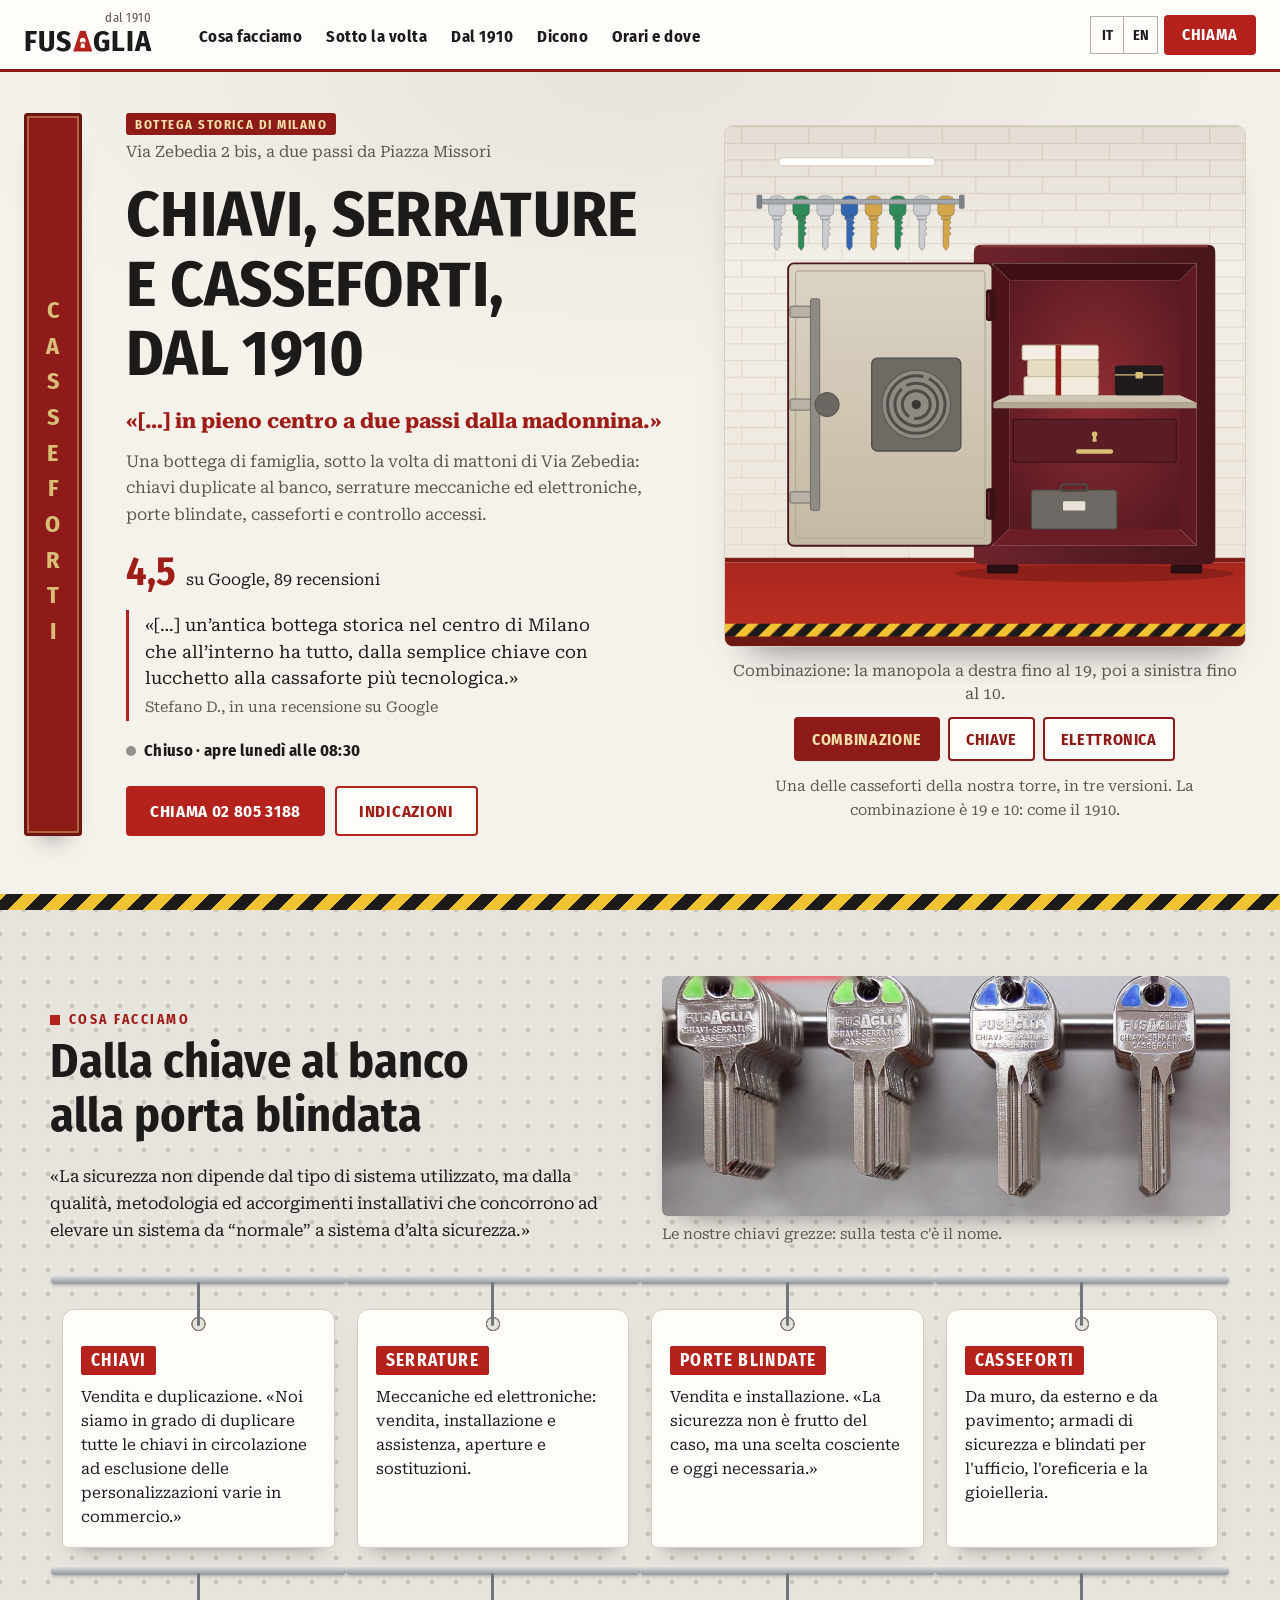
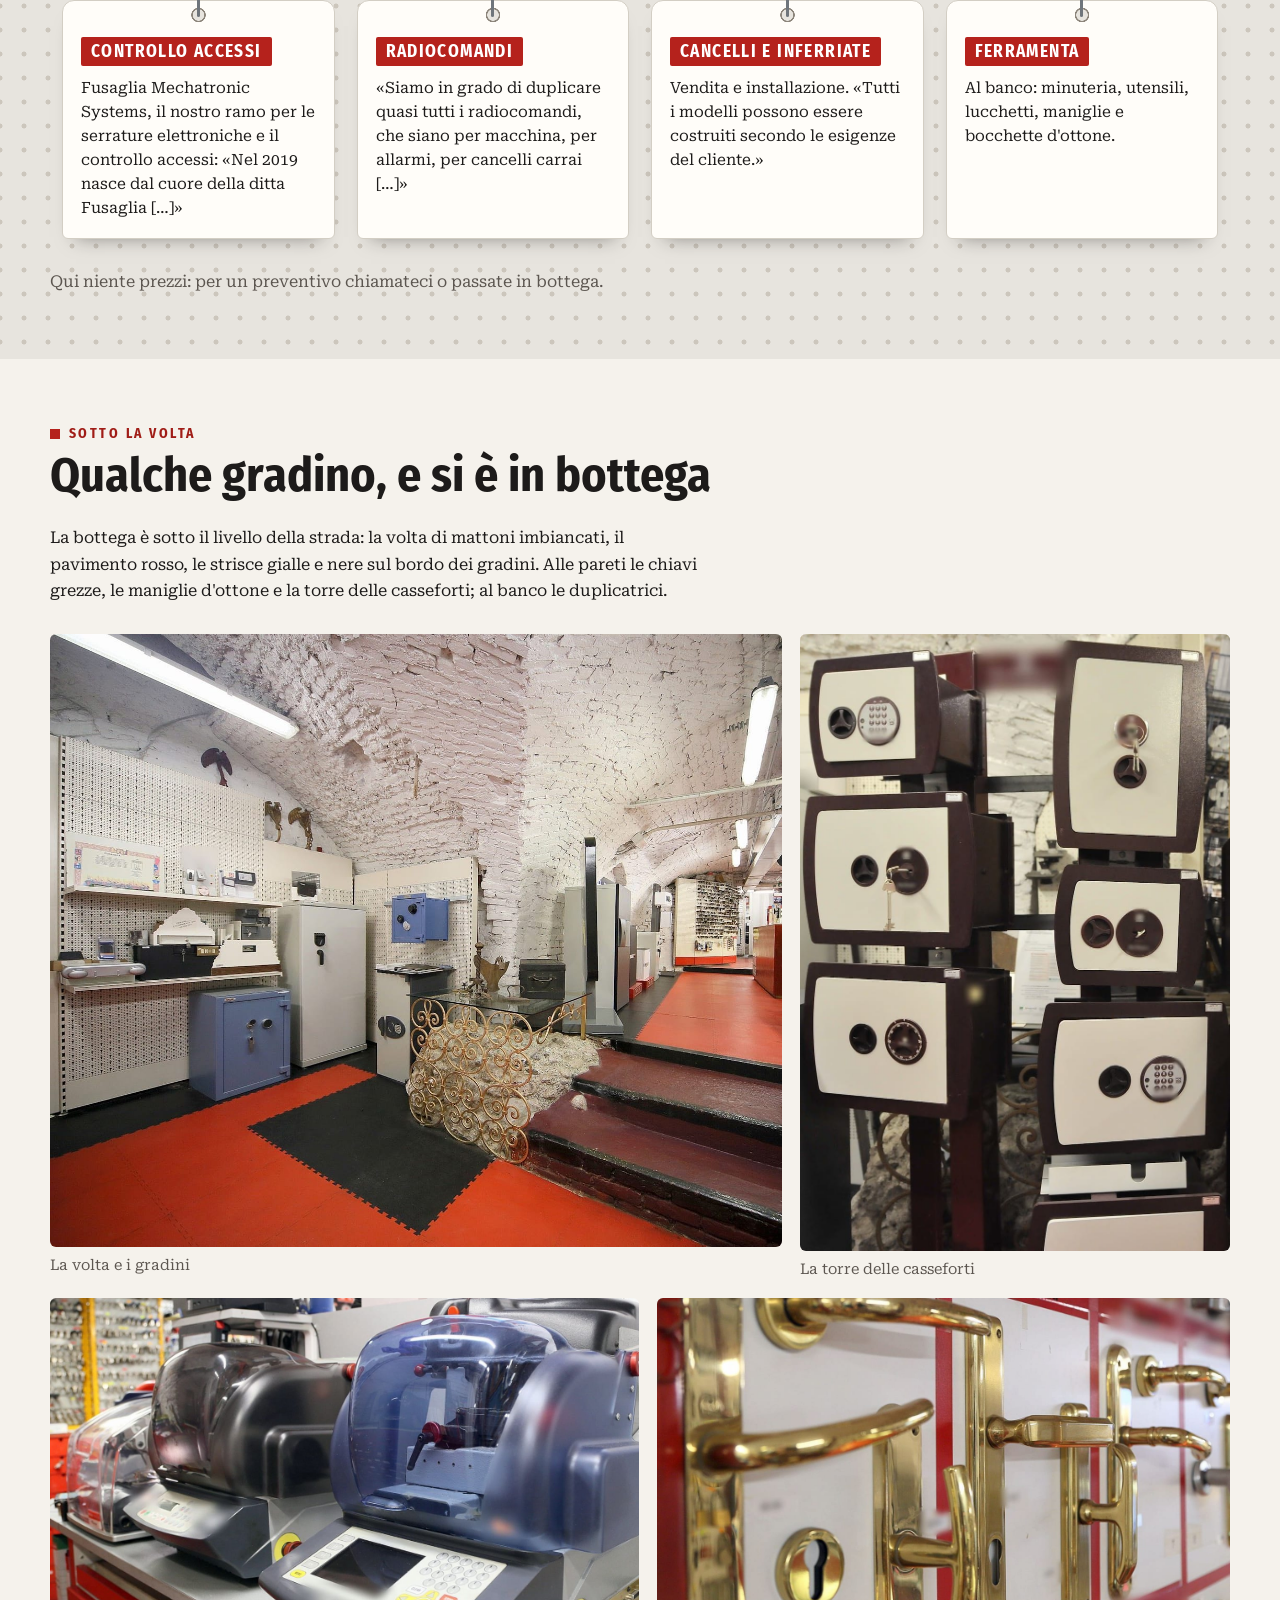
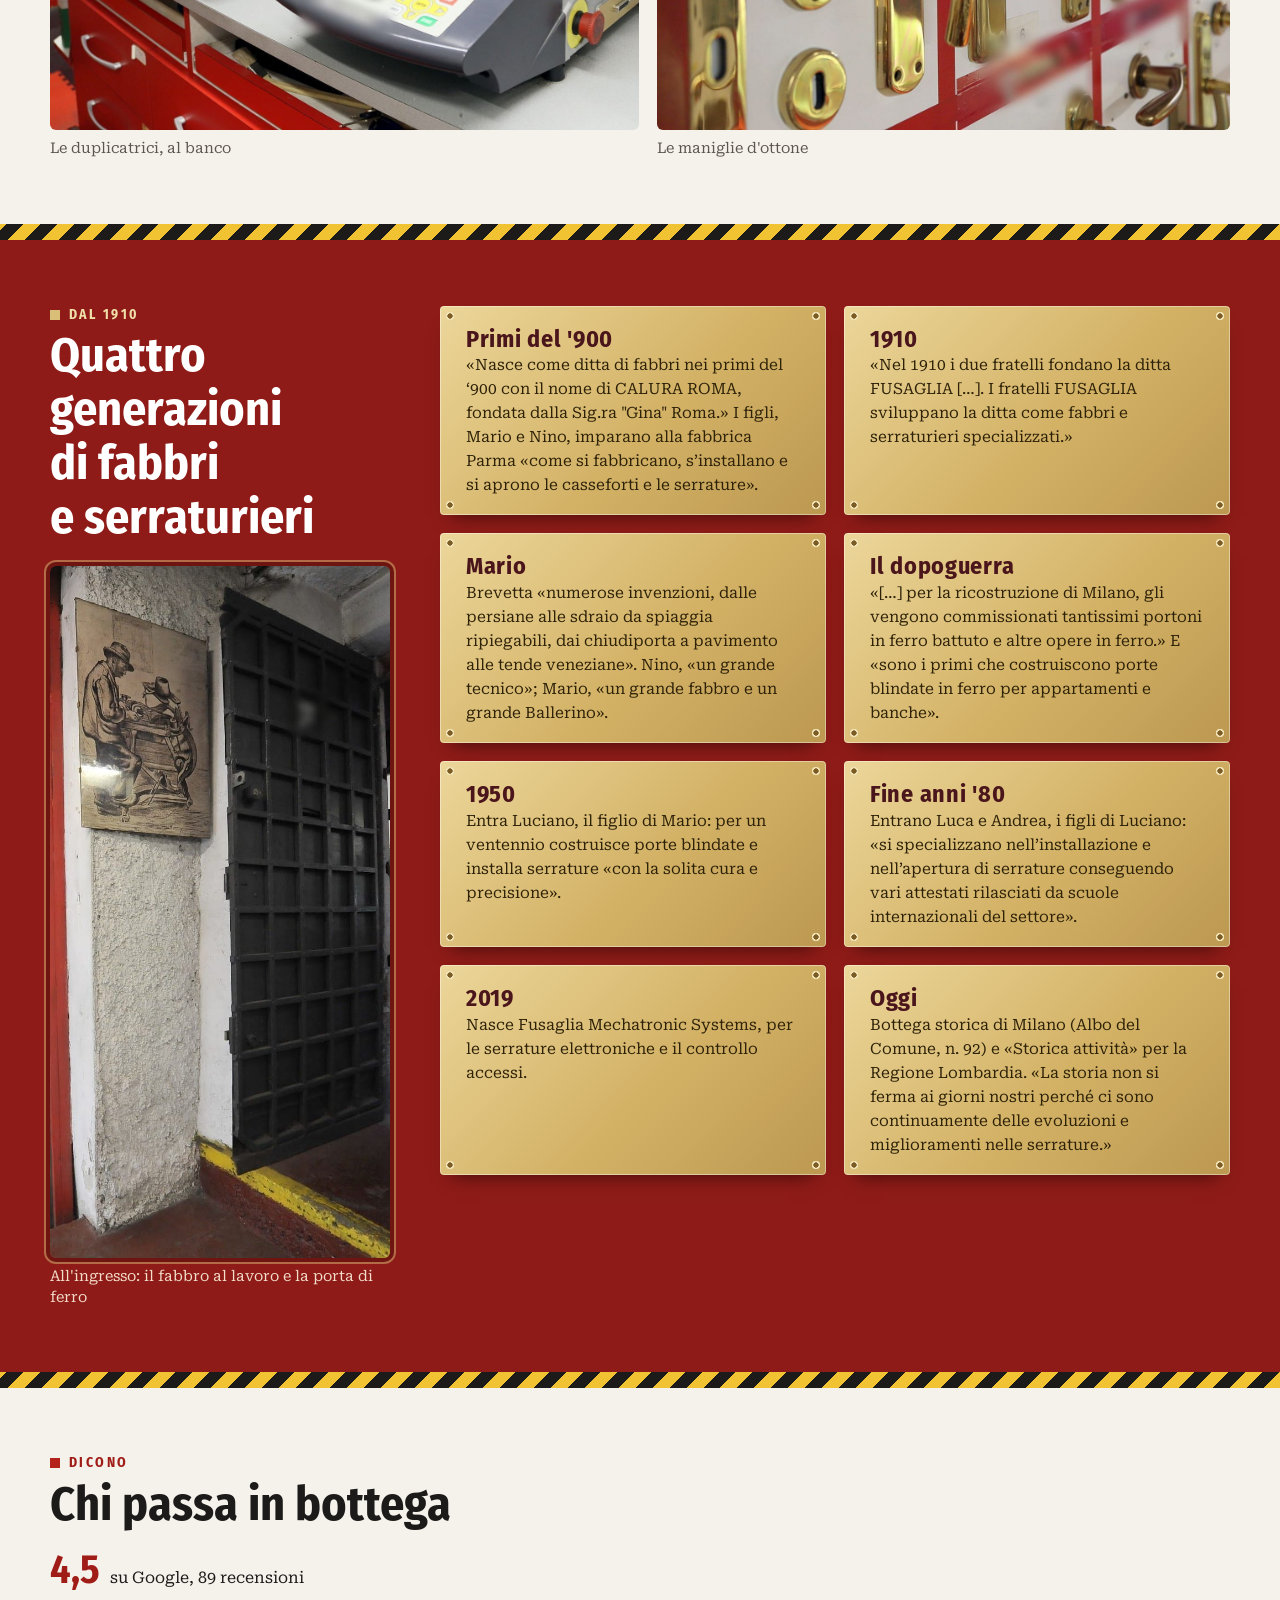
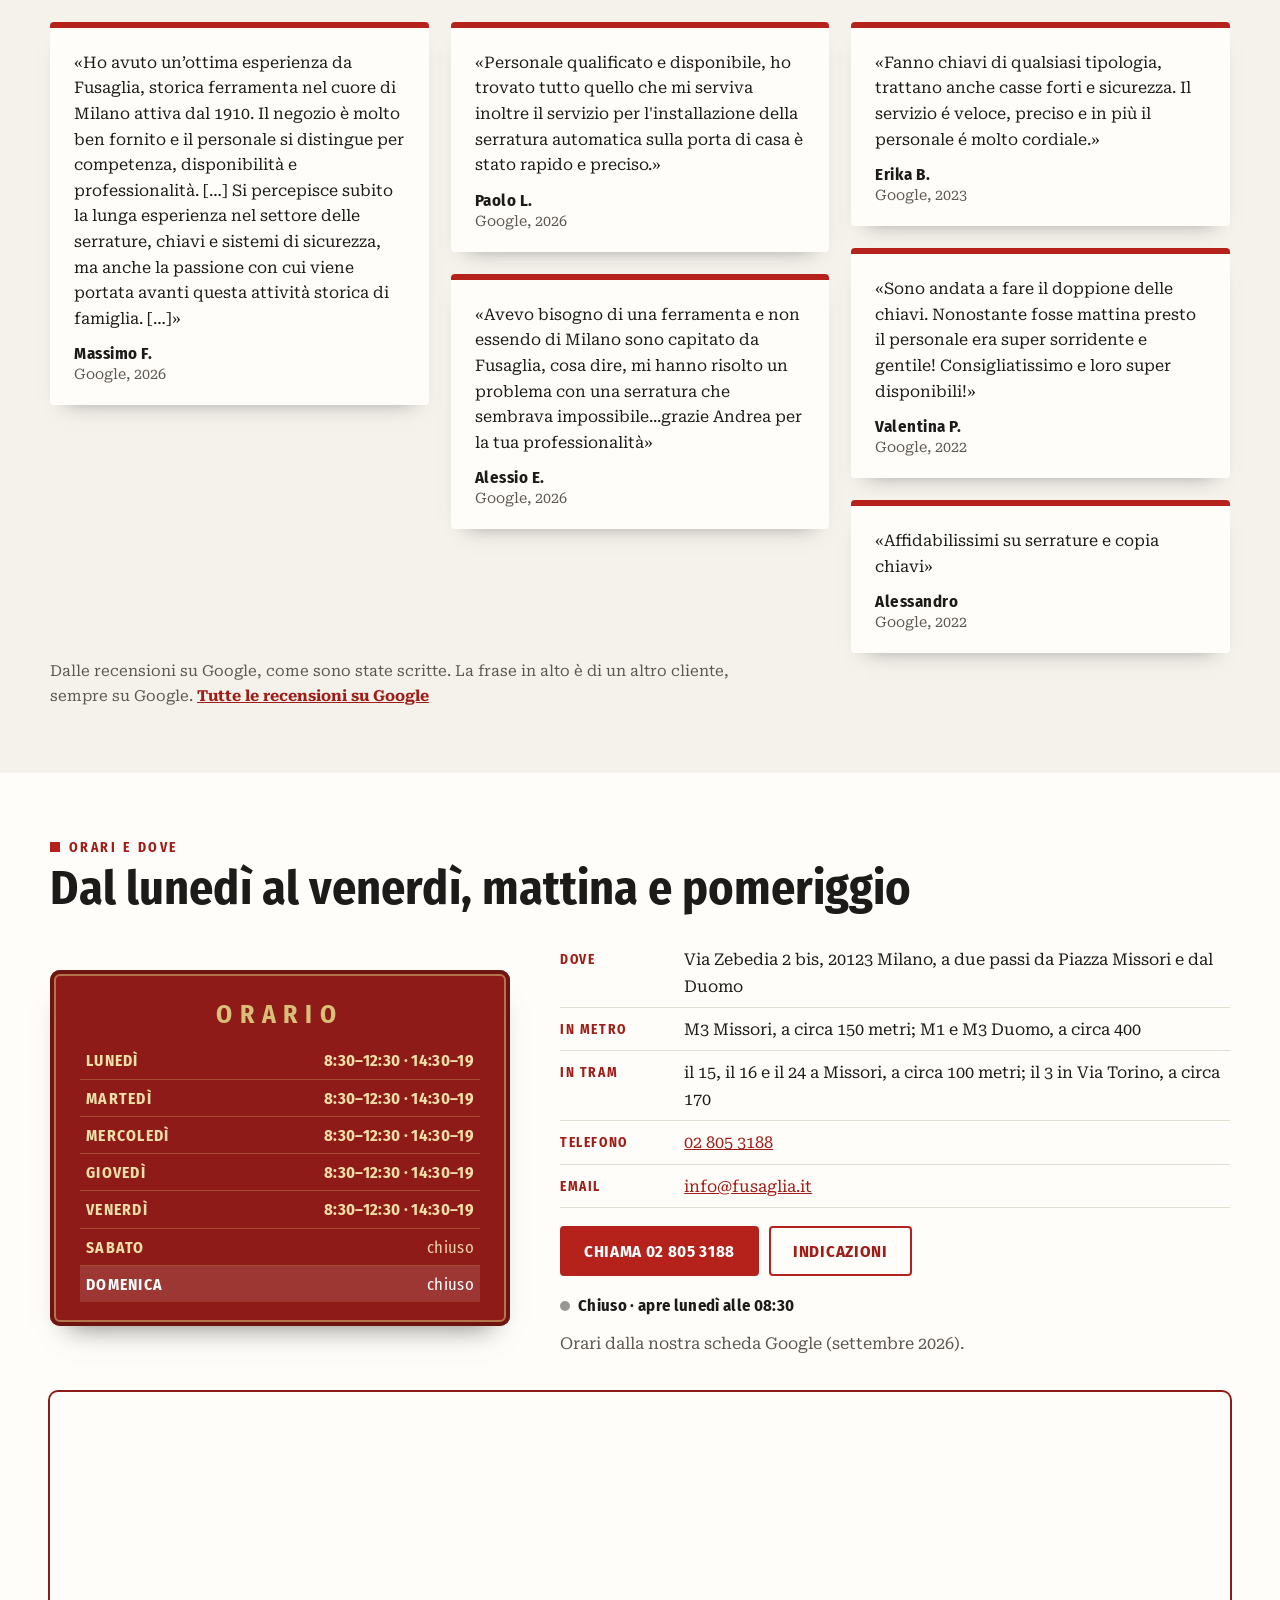
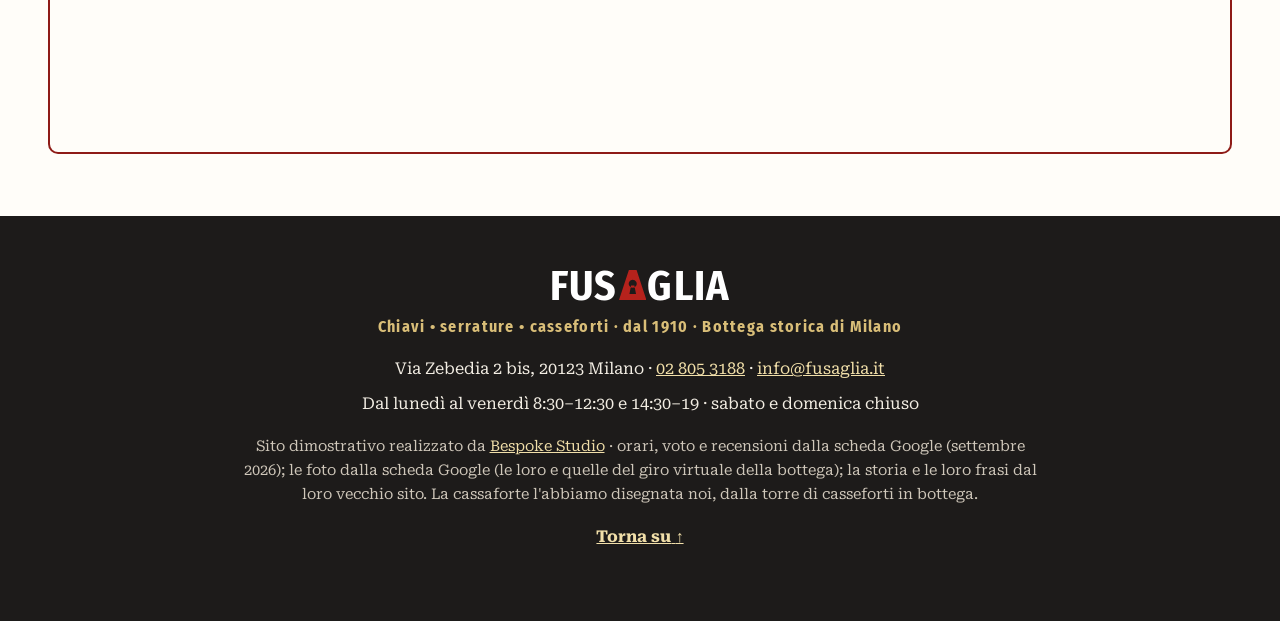
==== index.html @ 923ca304 "Fusaglia, Via Zebedia 2 bis — la cassaforte «Chiavi, serrature e casseforti, dal 1910»: la bottega s" ====
<!DOCTYPE html>
<html lang="it" class="no-js">
<head>
<meta charset="utf-8">
<meta name="viewport" content="width=device-width, initial-scale=1">
<script>(function(){var r=document.documentElement;r.classList.remove('no-js');
/* la firma: finché main.js non parte c'è la cassaforte chiusa; se il codice non arriva, dopo 2,5 s la cassaforte aperta */
try{if(!matchMedia('(prefers-reduced-motion: reduce)').matches){r.classList.add('firma-attesa');window.__attesaCassaforte=setTimeout(function(){r.classList.remove('firma-attesa')},2500)}}catch(e){}})()</script>
<title>Fusaglia — Chiavi, serrature e casseforti dal 1910, Via Zebedia 2 bis, Milano (Missori)</title>
<meta name="description" content="Fusaglia, bottega storica di Milano dal 1910 in Via Zebedia 2 bis, a due passi da Piazza Missori: duplicazione chiavi, serrature meccaniche ed elettroniche, porte blindate, casseforti, controllo accessi, ferramenta. Google 4,5 su 89. Tel. 02 805 3188.">
<link rel="canonical" href="https://rotenzark.github.io/fusaglia/">
<meta property="og:type" content="website">
<meta property="og:title" content="Fusaglia — Chiavi, serrature e casseforti, dal 1910">
<meta property="og:description" content="La bottega storica sotto la volta di Via Zebedia, a due passi dal Duomo: chiavi, serrature, porte blindate, casseforti.">
<meta property="og:image" content="https://rotenzark.github.io/fusaglia/img/og.jpg">
<meta property="og:url" content="https://rotenzark.github.io/fusaglia/">
<meta property="og:locale" content="it_IT">
<meta name="twitter:card" content="summary_large_image">
<meta name="theme-color" content="#8E1B17">
<link rel="icon" href="img/favicon.svg" type="image/svg+xml">
<link rel="icon" href="img/favicon-32.png" sizes="32x32" type="image/png">
<link rel="apple-touch-icon" href="img/apple-touch-icon.png">
<link rel="preconnect" href="https://fonts.googleapis.com">
<link rel="preconnect" href="https://fonts.gstatic.com" crossorigin>
<link href="https://fonts.googleapis.com/css2?family=Fira+Sans+Condensed:wght@400;700&amp;family=Roboto+Serif:wght@400;700&amp;display=swap" rel="stylesheet">
<link rel="stylesheet" href="css/styles.css?v=1">
<script src="https://cdn.jsdelivr.net/npm/gsap@3.12.5/dist/gsap.min.js" defer></script>
<script src="https://cdn.jsdelivr.net/npm/gsap@3.12.5/dist/ScrollTrigger.min.js" defer></script>
<script src="js/main.js?v=1" defer></script>
<script type="application/ld+json">
{"@context":"https://schema.org","@type":"Locksmith","name":"Fusaglia","alternateName":"Fusaglia Chiavi Serrature e Casseforti","description":"Bottega storica di Milano dal 1910: duplicazione chiavi e radiocomandi, serrature meccaniche ed elettroniche, porte blindate, casseforti, controllo accessi, cancelli e inferriate, ferramenta.","foundingDate":"1910","url":"https://rotenzark.github.io/fusaglia/","image":"https://rotenzark.github.io/fusaglia/img/og.jpg","telephone":"+39 02 805 3188","email":"info@fusaglia.it","address":{"@type":"PostalAddress","streetAddress":"Via Zebedia 2 bis","postalCode":"20123","addressLocality":"Milano","addressRegion":"MI","addressCountry":"IT"},"geo":{"@type":"GeoCoordinates","latitude":45.4608,"longitude":9.18748},"openingHoursSpecification":[{"@type":"OpeningHoursSpecification","dayOfWeek":["Monday","Tuesday","Wednesday","Thursday","Friday"],"opens":"08:30","closes":"12:30"},{"@type":"OpeningHoursSpecification","dayOfWeek":["Monday","Tuesday","Wednesday","Thursday","Friday"],"opens":"14:30","closes":"19:00"}],"aggregateRating":{"@type":"AggregateRating","ratingValue":"4.5","reviewCount":"89","bestRating":"5"}}
</script>
</head>
<body>

<a class="salta" href="#contenuto" data-i18n="m.salta">Vai al contenuto</a>

<header class="testata" id="testata">
  <div class="testata__dentro">
    <a class="marchio" href="#inizio" aria-label="Fusaglia: torna all'inizio" data-i18n-aria="m.top">
      <span class="marchio__testo" aria-hidden="true"><span class="marchio__sopra">dal 1910</span><span class="marchio__nome">FUS<svg class="marchio__a" viewBox="0 0 20 22" focusable="false"><path fill-rule="evenodd" d="M7.2 0H12.8L20 22H0ZM10 7.2a2.9 2.9 0 1 0 0.01 0ZM8.8 11.4L7.6 17.6H12.4L11.2 11.4Z"/></svg>GLIA</span></span>
    </a>
    <nav id="mainNav" class="voci" aria-label="Le sezioni" data-i18n-aria="m.nav">
      <a href="#servizi" data-i18n="n.servizi">Cosa facciamo</a>
      <a href="#bottega" data-i18n="n.bottega">Sotto la volta</a>
      <a href="#storia" data-i18n="n.storia">Dal 1910</a>
      <a href="#dicono" data-i18n="n.dicono">Dicono</a>
      <a href="#orari" data-i18n="n.orari">Orari e dove</a>
    </nav>
    <div class="testata__azioni">
      <div class="lingue" role="group" aria-label="Lingua" data-i18n-aria="m.lingua">
        <button type="button" data-lang="it" aria-pressed="true">IT</button>
        <button type="button" data-lang="en" aria-pressed="false">EN</button>
      </div>
      <a class="chiama" href="tel:+39028053188"><span data-i18n="t.chiama">Chiama</span></a>
      <button id="burger" class="burger" type="button" aria-expanded="false" aria-controls="menuMobile" aria-label="Apri il menu" data-i18n-aria="m.menu"><span></span><span></span><span></span></button>
    </div>
  </div>
</header>

<nav id="menuMobile" class="menu-mobile" hidden aria-label="Le sezioni" data-i18n-aria="m.nav">
  <a href="#servizi" data-i18n="n.servizi">Cosa facciamo</a>
  <a href="#bottega" data-i18n="n.bottega">Sotto la volta</a>
  <a href="#storia" data-i18n="n.storia">Dal 1910</a>
  <a href="#dicono" data-i18n="n.dicono">Dicono</a>
  <a href="#orari" data-i18n="n.orari">Orari e dove</a>
  <a class="menu-mobile__tel" href="tel:+39028053188"><span data-i18n="t.chiama">Chiama</span> <span class="intero">02 805 3188</span></a>
</nav>

<main id="contenuto">

  <!-- ══════ L'APERTURA: la lastra smaltata della facciata, il testo, la cassaforte ══════ -->
  <section id="inizio" class="apertura" aria-labelledby="titolo">
    <p class="lastra" aria-hidden="true">CASSEFORTI</p>
    <div class="apertura__testo">
      <p class="apertura__sopra"><span class="bollo" data-i18n="h.bottega">Bottega storica di Milano</span> <span data-i18n="h.sopra">Via Zebedia 2 bis, a due passi da Piazza Missori</span></p>
      <h1 id="titolo" class="titolo" data-i18n="h.titolo">Chiavi, serrature e casseforti, dal 1910</h1>
      <p class="apertura__seconda" data-i18n="h.seconda">«[…] in pieno centro a due passi dalla madonnina.»</p>
      <p class="apertura__frase" data-i18n="h.testo">Una bottega di famiglia, sotto la volta di mattoni di Via Zebedia: chiavi duplicate al banco, serrature meccaniche ed elettroniche, porte blindate, casseforti e controllo accessi.</p>
      <p class="voto"><b class="voto__n">4,5</b> <span class="voto__su" data-i18n="h.voto">su Google, 89 recensioni</span></p>
      <blockquote class="citazione">
        <p>«[…] un’antica bottega storica nel centro di Milano che all’interno ha tutto, dalla semplice chiave con lucchetto alla cassaforte più tecnologica.»</p>
        <footer data-i18n="h.chi">Stefano D., in una recensione su Google</footer>
      </blockquote>
      <p class="stato" id="orarioStato">Dal lunedì al venerdì, 8:30–12:30 e 14:30–19</p>
      <div class="apertura__azioni">
        <a class="bottone bottone--pieno" href="tel:+39028053188"><span data-i18n="t.chiama">Chiama</span>&nbsp;<span class="intero">02 805 3188</span></a>
        <a class="bottone bottone--vuoto" href="https://www.google.com/maps/dir/?api=1&amp;destination=Fusaglia%2C+Via+Zebedia+2%2C+20123+Milano" target="_blank" rel="noopener" data-i18n="t.indicazioni">Indicazioni</a>
      </div>
    </div>
    <div class="apertura__firma">
      <figure class="cassaforte-fig" id="cassaforte-firma" data-modo="0" data-firma="fatta">
        <!--CASSAFORTE--><svg class="cassaforte__svg" id="cassaforteSvg" viewBox="0 0 560 560" role="img" aria-labelledby="cassaforteTitolo cassaforteDesc">
        <title id="cassaforteTitolo" data-i18n="p.titolo">La cassaforte</title>
        <desc id="cassaforteDesc" data-i18n="p.desc">Una cassaforte bordeaux e crema, come quelle della torre in bottega, contro la volta di mattoni imbiancati. Si apre in tre modi: con la combinazione (la manopola gira a destra fino al 19 e a sinistra fino al 10), con la chiave a doppia mappa (due mandate) o col codice sul tastierino (1910, poi la spia verde). Il pomolo gira e lo sportello si spalanca: dentro il ripiano, le carte, un cofanetto e il cassetto; sul retro dello sportello i catenacci e il meccanismo.</desc>
        <defs>
          <linearGradient id="fus-muro" x1="0" y1="0" x2="0" y2="1"><stop offset="0" stop-color="#F7F4EF"/><stop offset="1" stop-color="#ECE6DC"/></linearGradient><pattern id="fus-mattoni" width="72" height="36" patternUnits="userSpaceOnUse"><path d="M0 .6H72M0 18.6H72M18 .6V18.6M54 18.6V36.6" fill="none" stroke="#E2DACC" stroke-width="1.3"/></pattern><linearGradient id="fus-volta" x1="0" y1="0" x2="0" y2="1"><stop offset="0" stop-color="#7A6650" stop-opacity=".16"/><stop offset="1" stop-color="#7A6650" stop-opacity="0"/></linearGradient><linearGradient id="fus-pavimento" x1="0" y1="0" x2="0" y2="1"><stop offset="0" stop-color="#A9271E"/><stop offset="1" stop-color="#BE3024"/></linearGradient><pattern id="fus-strisce" width="18" height="18" patternUnits="userSpaceOnUse" patternTransform="rotate(45)"><rect width="9" height="18" fill="#F1C232"/><rect x="9" width="9" height="18" fill="#1D1B1A"/></pattern><linearGradient id="fus-corpo" x1="0" y1="0" x2="1" y2="0"><stop offset="0" stop-color="#6E242B"/><stop offset=".45" stop-color="#5A1D24"/><stop offset="1" stop-color="#47151A"/></linearGradient><linearGradient id="fus-crema" x1="0" y1="0" x2="0" y2="1"><stop offset="0" stop-color="#F4EDDF"/><stop offset="1" stop-color="#E4D9C3"/></linearGradient><radialGradient id="fus-velluto" cx=".5" cy=".45" r=".7"><stop offset="0" stop-color="#8E2C33"/><stop offset="1" stop-color="#561920"/></radialGradient><linearGradient id="fus-retro" x1="0" y1="0" x2="0" y2="1"><stop offset="0" stop-color="#DCD4C4"/><stop offset="1" stop-color="#C3B9A5"/></linearGradient><linearGradient id="fus-taglio" x1="0" y1="0" x2="1" y2="0"><stop offset="0" stop-color="#C7BDAE"/><stop offset="1" stop-color="#8F857A"/></linearGradient><g id="fus-grezzo"><path fill-rule="evenodd" d="M-9 -4Q-9 -11 0 -11Q9 -11 9 -4V6Q9 10 5 11H-5Q-9 10 -9 6ZM-2.6 -5a2.6 2.6 0 1 0 5.2 0a2.6 2.6 0 1 0 -5.2 0Z"/><rect x="-5" y="11" width="10" height="4" rx="1"/><path d="M-3 15H3L5.6 18L3 21L5.6 24L3 27L5.6 30L3 33V44L0 48L-3 44Z"/></g><linearGradient id="fus-ottone" x1="0" y1="0" x2="1" y2="1"><stop offset="0" stop-color="#EBD497"/><stop offset="1" stop-color="#B48F45"/></linearGradient>
        </defs>
        <rect width="560" height="470" fill="url(#fus-muro)"/><rect width="560" height="470" fill="url(#fus-mattoni)"/><rect width="560" height="150" fill="url(#fus-volta)"/><rect class="cf-neon" x="58" y="34" width="168" height="9" rx="4.5"/><use href="#fus-grezzo" x="56" y="86" fill="#C9CCD0" stroke="#4B4844" stroke-opacity=".45" stroke-width=".8"/><use href="#fus-grezzo" x="82" y="86" fill="#2E8B57" stroke="#4B4844" stroke-opacity=".45" stroke-width=".8"/><use href="#fus-grezzo" x="108" y="86" fill="#C9CCD0" stroke="#4B4844" stroke-opacity=".45" stroke-width=".8"/><use href="#fus-grezzo" x="134" y="86" fill="#3466B0" stroke="#4B4844" stroke-opacity=".45" stroke-width=".8"/><use href="#fus-grezzo" x="160" y="86" fill="#D4A64A" stroke="#4B4844" stroke-opacity=".45" stroke-width=".8"/><use href="#fus-grezzo" x="186" y="86" fill="#2E8B57" stroke="#4B4844" stroke-opacity=".45" stroke-width=".8"/><use href="#fus-grezzo" x="212" y="86" fill="#C9CCD0" stroke="#4B4844" stroke-opacity=".45" stroke-width=".8"/><use href="#fus-grezzo" x="238" y="86" fill="#D4A64A" stroke="#4B4844" stroke-opacity=".45" stroke-width=".8"/><rect x="36" y="79" width="220" height="5" rx="2.5" class="cf-barra"/><rect x="34" y="74" width="6" height="15" rx="1.5" fill="#7C8186"/><rect x="252" y="74" width="6" height="15" rx="1.5" fill="#7C8186"/><rect y="465" width="560" height="5" fill="#7E1E17"/><rect y="470" width="560" height="90" fill="url(#fus-pavimento)"/><rect y="536" width="560" height="14" fill="url(#fus-strisce)"/><rect y="550" width="560" height="10" fill="#6E1A14"/>
        <g class="servito" transform="translate(0 0)">
          <ellipse cx="398" cy="482" rx="150" ry="9" fill="#3A0E0B" opacity=".28"/><rect x="282" y="472" width="34" height="10" rx="2" fill="#2A1012"/><rect x="480" y="472" width="34" height="10" rx="2" fill="#2A1012"/><path class="cf-corpo" fill-rule="evenodd" d="M276 128H520Q528 128 528 136V464Q528 472 520 472H276Q268 472 268 464V136Q268 128 276 128Z M288 148V452H508V148Z"/><path d="M276 129.5H520" stroke="#8A3A41" stroke-width="2"/>
          <g class="cf-vano"><polygon points="288,148 508,148 490,166 306,166" fill="#3E0F14"/><polygon points="288,148 306,166 306,434 288,452" fill="#4C1419"/><polygon points="508,148 490,166 490,434 508,452" fill="#5E1A20"/><polygon points="288,452 306,434 490,434 508,452" fill="#6A1E24"/><rect x="306" y="166" width="184" height="268" fill="url(#fus-velluto)"/><polygon points="306,290 490,290 508,298 288,298" fill="#CFC6B4"/><rect x="288" y="298" width="220" height="6" fill="#B3A993"/><rect x="320" y="236" width="82" height="16" rx="2" fill="#F4EFE4" stroke="#CDBFA2"/><rect x="326" y="252" width="76" height="18" rx="2" fill="#E8DCC2" stroke="#CDBFA2"/><rect x="322" y="270" width="80" height="20" rx="2" fill="#F1EBDD" stroke="#CDBFA2"/><rect x="356" y="236" width="6" height="54" fill="#8E1B17"/><rect x="420" y="258" width="52" height="32" rx="3" fill="#1F1B1C"/><path d="M420 268H472" stroke="#D9BE78" stroke-width="1.2"/><rect x="442" y="265" width="8" height="7" rx="1" fill="#D9BE78"/><rect x="310" y="316" width="176" height="46" rx="3" fill="#5A1D24" stroke="#3E1216" stroke-width="1.4"/><rect x="378" y="348" width="40" height="5" rx="2.5" fill="#D9BE78"/><circle cx="398" cy="332" r="3" fill="#D9BE78"/><path d="M396.6 333L395.6 340H400.4L399.4 333Z" fill="#D9BE78"/><rect x="330" y="392" width="92" height="42" rx="3" fill="#6D6A66" stroke="#4B4844" stroke-width="1.2"/><rect x="362" y="386" width="28" height="7" rx="3" fill="none" stroke="#4B4844" stroke-width="2.4"/><rect x="364" y="404" width="24" height="10" rx="1" fill="#E8E2D6"/></g>
          <g class="cf-anta" transform="matrix(-1 0 0 1 576 0)" opacity="0"><rect x="288" y="148" width="220" height="304" rx="6" fill="url(#fus-crema)" stroke="#4A161B" stroke-width="2"/><rect x="300" y="160" width="196" height="280" rx="4" fill="none" stroke="#D3C7AE" stroke-width="1.5"/><circle cx="466" cy="300" r="25" fill="#3A1418"/><circle cx="466" cy="300" r="21" fill="#2A0E11"/><g class="cf-pomolo" transform="rotate(90 466 300)"><g transform="translate(466 300)"><rect x="-4" y="-19" width="8" height="19" rx="4" fill="#2E2829" stroke="#544A4B" stroke-width=".9" transform="rotate(0)"/><rect x="-4" y="-19" width="8" height="19" rx="4" fill="#2E2829" stroke="#544A4B" stroke-width=".9" transform="rotate(120)"/><rect x="-4" y="-19" width="8" height="19" rx="4" fill="#2E2829" stroke="#544A4B" stroke-width=".9" transform="rotate(240)"/><circle r="7.5" fill="#3D3536" stroke="#5E5455" stroke-width=".9"/></g></g><g class="modo modo--combinazione" data-m="0"><circle cx="370" cy="300" r="47" class="cf-placca"/><path d="M365.5 254 H374.5 L370 260.5 Z" fill="#D9BE78"/><g class="cf-ghiera" transform="rotate(324 370 300)"><circle cx="370" cy="300" r="39" class="cf-disco"/><path class="cf-tacche" d="M372.3 263.1L372.1 266.1M374.6 263.3L374.3 266.3M376.9 263.7L376.4 266.6M379.2 264.2L378.5 267.1M381.4 264.8L379.9 269.6M383.6 265.6L382.5 268.4M385.8 266.5L384.5 269.2M387.8 267.6L386.4 270.2M389.8 268.8L388.2 271.3M393.6 271.5L391.7 273.8M395.3 273L393.3 275.2M397 274.7L394.8 276.7M398.5 276.4L396.2 278.3M399.9 278.3L395.9 281.2M401.2 280.2L398.7 281.8M402.4 282.2L399.8 283.6M403.5 284.2L400.8 285.5M404.4 286.4L401.6 287.5M405.8 290.8L402.9 291.5M406.3 293.1L403.4 293.6M406.7 295.4L403.7 295.7M406.9 297.7L403.9 297.9M407 300L402 300M406.9 302.3L403.9 302.1M406.7 304.6L403.7 304.3M406.3 306.9L403.4 306.4M405.8 309.2L402.9 308.5M404.4 313.6L401.6 312.5M403.5 315.8L400.8 314.5M402.4 317.8L399.8 316.4M401.2 319.8L398.7 318.2M399.9 321.7L395.9 318.8M398.5 323.6L396.2 321.7M397 325.3L394.8 323.3M395.3 327L393.3 324.8M393.6 328.5L391.7 326.2M389.8 331.2L388.2 328.7M387.8 332.4L386.4 329.8M385.8 333.5L384.5 330.8M383.6 334.4L382.5 331.6M381.4 335.2L379.9 330.4M379.2 335.8L378.5 332.9M376.9 336.3L376.4 333.4M374.6 336.7L374.3 333.7M372.3 336.9L372.1 333.9M367.7 336.9L367.9 333.9M365.4 336.7L365.7 333.7M363.1 336.3L363.6 333.4M360.8 335.8L361.5 332.9M358.6 335.2L360.1 330.4M356.4 334.4L357.5 331.6M354.2 333.5L355.5 330.8M352.2 332.4L353.6 329.8M350.2 331.2L351.8 328.7M346.4 328.5L348.3 326.2M344.7 327L346.7 324.8M343 325.3L345.2 323.3M341.5 323.6L343.8 321.7M340.1 321.7L344.1 318.8M338.8 319.8L341.3 318.2M337.6 317.8L340.2 316.4M336.5 315.8L339.2 314.5M335.6 313.6L338.4 312.5M334.2 309.2L337.1 308.5M333.7 306.9L336.6 306.4M333.3 304.6L336.3 304.3M333.1 302.3L336.1 302.1M333 300L338 300M333.1 297.7L336.1 297.9M333.3 295.4L336.3 295.7M333.7 293.1L336.6 293.6M334.2 290.8L337.1 291.5M335.6 286.4L338.4 287.5M336.5 284.2L339.2 285.5M337.6 282.2L340.2 283.6M338.8 280.2L341.3 281.8M340.1 278.3L344.1 281.2M341.5 276.4L343.8 278.3M343 274.7L345.2 276.7M344.7 273L346.7 275.2M346.4 271.5L348.3 273.8M350.2 268.8L351.8 271.3M352.2 267.6L353.6 270.2M354.2 266.5L355.5 269.2M356.4 265.6L357.5 268.4M358.6 264.8L360.1 269.6M360.8 264.2L361.5 267.1M363.1 263.7L363.6 266.6M365.4 263.3L365.7 266.3M367.7 263.1L367.9 266.1"/><path class="cf-tacche cf-tacche--lunghe" d="M370 263L370 271M391.7 270.1L387 276.5M405.2 288.6L397.6 291M405.2 311.4L397.6 309M391.7 329.9L387 323.5M370 337L370 329M348.3 329.9L353 323.5M334.8 311.4L342.4 309M334.8 288.6L342.4 291M348.3 270.1L353 276.5"/><text class="cf-numero" x="370" y="279.6" transform="rotate(0 370 300)">0</text><text class="cf-numero" x="370" y="279.6" transform="rotate(36 370 300)">10</text><text class="cf-numero" x="370" y="279.6" transform="rotate(72 370 300)">20</text><text class="cf-numero" x="370" y="279.6" transform="rotate(108 370 300)">30</text><text class="cf-numero" x="370" y="279.6" transform="rotate(144 370 300)">40</text><text class="cf-numero" x="370" y="279.6" transform="rotate(180 370 300)">50</text><text class="cf-numero" x="370" y="279.6" transform="rotate(216 370 300)">60</text><text class="cf-numero" x="370" y="279.6" transform="rotate(252 370 300)">70</text><text class="cf-numero" x="370" y="279.6" transform="rotate(288 370 300)">80</text><text class="cf-numero" x="370" y="279.6" transform="rotate(324 370 300)">90</text><circle cx="370" cy="300" r="13" class="cf-manopola"/><circle cx="370" cy="300" r="8.5" class="cf-manopola-dentro"/></g></g><g class="modo modo--chiave" data-m="1"><circle cx="370" cy="300" r="34" class="cf-placca"/><circle cx="370" cy="300" r="29" fill="none" stroke="#6B2A30" stroke-width="1.4"/><circle cx="370" cy="293" r="6" fill="#120607"/><path d="M367 296L364 312H376L373 296Z" fill="#120607"/><g class="cf-chiave" transform="translate(370 300) rotate(720) scale(1)" opacity="1"><rect x="-3" y="-31" width="6" height="31" rx="1" fill="url(#fus-ottone)" stroke="#8C6B2E" stroke-width=".8"/><rect x="-6.5" y="-36" width="13" height="6" rx="2" fill="url(#fus-ottone)" stroke="#8C6B2E" stroke-width=".8"/><path d="M-17 -51a17 14 0 1 0 34 0a17 14 0 1 0 -34 0ZM-7.5 -51a7.5 6 0 1 1 15 0a7.5 6 0 1 1 -15 0Z" fill="url(#fus-ottone)" fill-rule="evenodd" stroke="#8C6B2E" stroke-width=".8"/><path d="M-12 -57a13 9 0 0 1 9 -6" fill="none" stroke="#F4E3B3" stroke-width="1.6" stroke-linecap="round"/></g></g><g class="modo modo--elettronica" data-m="2"><circle cx="370" cy="300" r="47" class="cf-placca"/><circle cx="370" cy="300" r="41" fill="#D9D4CA" stroke="#9C968C" stroke-width="1.2"/><circle class="cf-spia" cx="370" cy="267" r="2.8" fill="rgb(46,173,91)"/><circle class="cf-tasto" data-k="1" fill="rgb(243,238,226)" cx="356.5" cy="279" r="5.4"/><text class="cf-cifra" x="356.5" y="281.4">1</text><circle class="cf-tasto-fermo" cx="370" cy="279" r="5.4"/><text class="cf-cifra" x="370" y="281.4">2</text><circle class="cf-tasto-fermo" cx="383.5" cy="279" r="5.4"/><text class="cf-cifra" x="383.5" y="281.4">3</text><circle class="cf-tasto-fermo" cx="356.5" cy="293" r="5.4"/><text class="cf-cifra" x="356.5" y="295.4">4</text><circle class="cf-tasto-fermo" cx="370" cy="293" r="5.4"/><text class="cf-cifra" x="370" y="295.4">5</text><circle class="cf-tasto-fermo" cx="383.5" cy="293" r="5.4"/><text class="cf-cifra" x="383.5" y="295.4">6</text><circle class="cf-tasto-fermo" cx="356.5" cy="307" r="5.4"/><text class="cf-cifra" x="356.5" y="309.4">7</text><circle class="cf-tasto-fermo" cx="370" cy="307" r="5.4"/><text class="cf-cifra" x="370" y="309.4">8</text><circle class="cf-tasto" data-k="9" fill="rgb(243,238,226)" cx="383.5" cy="307" r="5.4"/><text class="cf-cifra" x="383.5" y="309.4">9</text><circle class="cf-tasto-fermo" cx="356.5" cy="321" r="5.4"/><text class="cf-cifra" x="356.5" y="323.4">*</text><circle class="cf-tasto" data-k="0" fill="rgb(243,238,226)" cx="370" cy="321" r="5.4"/><text class="cf-cifra" x="370" y="323.4">0</text><circle class="cf-tasto-fermo" cx="383.5" cy="321" r="5.4"/><text class="cf-cifra" x="383.5" y="323.4">#</text></g><rect class="cf-anta-ombra" x="288" y="148" width="220" height="304" rx="6" fill="#1D0A0C" opacity="0.6"/></g>
          <g class="cf-taglio" transform="matrix(0 0 0 1 68 0)"><rect x="0" y="148" width="24" height="304" fill="url(#fus-taglio)"/><circle cx="12" cy="200" r="7" fill="url(#fus-ottone)" stroke="#8C6B2E" stroke-width=".8"/><circle cx="12" cy="300" r="7" fill="url(#fus-ottone)" stroke="#8C6B2E" stroke-width=".8"/><circle cx="12" cy="400" r="7" fill="url(#fus-ottone)" stroke="#8C6B2E" stroke-width=".8"/></g>
          <g class="cf-retro" transform="matrix(-1 0 0 1 576 0)" opacity="1"><rect x="288" y="148" width="220" height="304" rx="6" fill="url(#fus-retro)" stroke="#4A161B" stroke-width="2"/><rect x="296" y="156" width="204" height="288" rx="4" fill="none" stroke="#B3A893" stroke-width="1.2"/><rect x="474" y="186" width="10" height="228" rx="2" fill="#8E8A84" stroke="#6B6762" stroke-width="1"/><rect x="484" y="194" width="22" height="12" rx="2" fill="#B8B2A8" stroke="#6B6762" stroke-width="1"/><rect x="484" y="294" width="22" height="12" rx="2" fill="#B8B2A8" stroke="#6B6762" stroke-width="1"/><rect x="484" y="394" width="22" height="12" rx="2" fill="#B8B2A8" stroke="#6B6762" stroke-width="1"/><circle cx="466" cy="300" r="13" fill="#6B6762" stroke="#4F4B46" stroke-width="1"/><rect x="466" y="296" width="12" height="8" fill="#6B6762"/><g class="modo modo--combinazione" data-m="0"><rect x="322" y="250" width="96" height="100" rx="6" fill="#6E6A64" stroke="#4F4B46" stroke-width="1.4"/><circle cx="370" cy="300" r="37" fill="#8F8A82" stroke="#5E5A54" stroke-width="1.4"/><circle cx="370" cy="300" r="31" fill="none" stroke="#4F4B46" stroke-width="3.2"/><rect x="367" y="266" width="6" height="6" fill="#8F8A82" transform="rotate(-20 370 300)"/><circle cx="370" cy="300" r="23" fill="none" stroke="#4F4B46" stroke-width="3.2"/><rect x="367" y="274" width="6" height="6" fill="#8F8A82" transform="rotate(35 370 300)"/><circle cx="370" cy="300" r="15" fill="none" stroke="#4F4B46" stroke-width="3.2"/><rect x="367" y="282" width="6" height="6" fill="#8F8A82" transform="rotate(160 370 300)"/><circle cx="370" cy="300" r="5" fill="#3A3632"/></g><g class="modo modo--chiave" data-m="1"><rect x="318" y="244" width="104" height="112" rx="6" fill="#6E6A64" stroke="#4F4B46" stroke-width="1.4"/><rect x="328" y="256" width="84" height="9" rx="4" fill="#9A948A" stroke="#5E5A54" stroke-width=".8"/><rect x="344" y="258" width="7" height="5" fill="#4F4B46"/><rect x="328" y="269" width="84" height="9" rx="4" fill="#A9A398" stroke="#5E5A54" stroke-width=".8"/><rect x="362" y="271" width="7" height="5" fill="#4F4B46"/><rect x="328" y="282" width="84" height="9" rx="4" fill="#9A948A" stroke="#5E5A54" stroke-width=".8"/><rect x="350" y="284" width="7" height="5" fill="#4F4B46"/><rect x="328" y="295" width="84" height="9" rx="4" fill="#A9A398" stroke="#5E5A54" stroke-width=".8"/><rect x="370" y="297" width="7" height="5" fill="#4F4B46"/><rect x="328" y="308" width="84" height="9" rx="4" fill="#9A948A" stroke="#5E5A54" stroke-width=".8"/><rect x="354" y="310" width="7" height="5" fill="#4F4B46"/><rect x="328" y="321" width="84" height="9" rx="4" fill="#A9A398" stroke="#5E5A54" stroke-width=".8"/><rect x="366" y="323" width="7" height="5" fill="#4F4B46"/><circle cx="370" cy="340" r="6" fill="#3A3632"/></g><g class="modo modo--elettronica" data-m="2"><rect x="322" y="252" width="96" height="96" rx="6" fill="#2A2627" stroke="#121011" stroke-width="1.4"/><rect x="332" y="262" width="48" height="34" rx="2" fill="#2F6B4A"/><rect x="338" y="268" width="14" height="10" fill="#1D1B1A"/><rect x="358" y="270" width="16" height="7" fill="#1D1B1A"/><path d="M336 286H376M336 291H368" stroke="#D9BE78" stroke-width="1"/><rect x="388" y="264" width="20" height="34" rx="3" fill="#9A9590" stroke="#6B6762" stroke-width="1"/><rect x="332" y="306" width="11" height="34" rx="2" fill="#3B6FA0"/><rect x="335" y="303" width="5" height="4" fill="#B7B2AA"/><rect x="346" y="306" width="11" height="34" rx="2" fill="#3B6FA0"/><rect x="349" y="303" width="5" height="4" fill="#B7B2AA"/><rect x="360" y="306" width="11" height="34" rx="2" fill="#3B6FA0"/><rect x="363" y="303" width="5" height="4" fill="#B7B2AA"/><rect x="374" y="306" width="11" height="34" rx="2" fill="#3B6FA0"/><rect x="377" y="303" width="5" height="4" fill="#B7B2AA"/><path d="M352 262C352 230 400 236 410 208" fill="none" stroke="#C8372D" stroke-width="2.2"/><path d="M358 262C358 236 404 242 416 210" fill="none" stroke="#1D1B1A" stroke-width="2.2"/></g><rect class="cf-retro-ombra" x="288" y="148" width="220" height="304" rx="6" fill="#1D0A0C" opacity="0"/></g>
          <rect x="281" y="176" width="10" height="34" rx="3" fill="#3A1216"/><rect x="281" y="390" width="10" height="34" rx="3" fill="#3A1216"/><path d="M284 180V206M284 394V420" stroke="#6E2A30" stroke-width="1.6"/>
        </g>
      </svg><!--/CASSAFORTE-->
        <figcaption class="cassaforte__didascalia">
          <span class="cassaforte__d" data-m="0" data-i18n="p.d0">Combinazione: la manopola a destra fino al 19, poi a sinistra fino al 10.</span>
          <span class="cassaforte__d" data-m="1" data-i18n="p.d1">Chiave: la doppia mappa entra e fa due mandate.</span>
          <span class="cassaforte__d" data-m="2" data-i18n="p.d2">Elettronica: il codice sul tastierino, poi la spia verde.</span>
        </figcaption>
        <div class="cassaforte__modi" role="group" aria-label="Come si apre" data-i18n-aria="p.modi">
          <button type="button" data-modo="0" aria-pressed="true" data-i18n="p.b0">Combinazione</button>
          <button type="button" data-modo="1" aria-pressed="false" data-i18n="p.b1">Chiave</button>
          <button type="button" data-modo="2" aria-pressed="false" data-i18n="p.b2">Elettronica</button>
        </div>
        <p class="visually-hidden" id="cassaforteLeggi" aria-live="polite"></p>
      </figure>
      <p class="apertura__nota" data-i18n="p.nota">Una delle casseforti della nostra torre, in tre versioni. La combinazione è 19 e 10: come il 1910.</p>
    </div>
  </section>

  <div class="gradino" aria-hidden="true"></div>

  <!-- ══════ COSA FACCIAMO: i cartellini appesi alle barre, come le chiavi grezze ══════ -->
  <section id="servizi" class="capitolo capitolo--pannello" aria-labelledby="serviziT">
    <div class="servizi__testa">
      <div>
        <p class="etichetta" data-i18n="s.etichetta">Cosa facciamo</p>
        <h2 id="serviziT" class="capitolo__titolo" data-i18n="s.titolo">Dalla chiave al banco alla porta blindata</h2>
        <p class="servizi__frase" data-i18n="s.frase">«La sicurezza non dipende dal tipo di sistema utilizzato, ma dalla qualità, metodologia ed accorgimenti installativi che concorrono ad elevare un sistema da “normale” a sistema d’alta sicurezza.»</p>
      </div>
      <figure class="chiavi-foto reveal"><button type="button" class="foto" data-full="img/chiavi.jpg" aria-label="Ingrandisci la foto" data-i18n-aria="m.ingrandisci"><img src="img/chiavi.jpg" width="1100" height="464" alt="Le nostre chiavi grezze appese alla barra, col nome FUSAGLIA stampato sulla testa." data-i18n-alt="a.chiavi"></button><figcaption data-i18n="k.chiavi">Le nostre chiavi grezze: sulla testa c'è il nome.</figcaption></figure>
    </div>
    <ul class="cartellini">
      <li class="cartellino reveal"><h3 class="cartellino__nome" data-i18n="s.c1">Chiavi</h3><p data-i18n="s.c1t">Vendita e duplicazione. «Noi siamo in grado di duplicare tutte le chiavi in circolazione ad esclusione delle personalizzazioni varie in commercio.»</p></li>
      <li class="cartellino reveal"><h3 class="cartellino__nome" data-i18n="s.c2">Serrature</h3><p data-i18n="s.c2t">Meccaniche ed elettroniche: vendita, installazione e assistenza, aperture e sostituzioni.</p></li>
      <li class="cartellino reveal"><h3 class="cartellino__nome" data-i18n="s.c3">Porte blindate</h3><p data-i18n="s.c3t">Vendita e installazione. «La sicurezza non è frutto del caso, ma una scelta cosciente e oggi necessaria.»</p></li>
      <li class="cartellino reveal"><h3 class="cartellino__nome" data-i18n="s.c4">Casseforti</h3><p data-i18n="s.c4t">Da muro, da esterno e da pavimento; armadi di sicurezza e blindati per l'ufficio, l'oreficeria e la gioielleria.</p></li>
      <li class="cartellino reveal"><h3 class="cartellino__nome" data-i18n="s.c5">Controllo accessi</h3><p data-i18n="s.c5t">Fusaglia Mechatronic Systems, il nostro ramo per le serrature elettroniche e il controllo accessi: «Nel 2019 nasce dal cuore della ditta Fusaglia […]»</p></li>
      <li class="cartellino reveal"><h3 class="cartellino__nome" data-i18n="s.c6">Radiocomandi</h3><p data-i18n="s.c6t">«Siamo in grado di duplicare quasi tutti i radiocomandi, che siano per macchina, per allarmi, per cancelli carrai […]»</p></li>
      <li class="cartellino reveal"><h3 class="cartellino__nome" data-i18n="s.c7">Cancelli e inferriate</h3><p data-i18n="s.c7t">Vendita e installazione. «Tutti i modelli possono essere costruiti secondo le esigenze del cliente.»</p></li>
      <li class="cartellino reveal"><h3 class="cartellino__nome" data-i18n="s.c8">Ferramenta</h3><p data-i18n="s.c8t">Al banco: minuteria, utensili, lucchetti, maniglie e bocchette d'ottone.</p></li>
    </ul>
    <p class="servizi__nota" data-i18n="s.nota">Qui niente prezzi: per un preventivo chiamateci o passate in bottega.</p>
  </section>

  <!-- ══════ SOTTO LA VOLTA ══════ -->
  <section id="bottega" class="capitolo capitolo--calce" aria-labelledby="bottegaT">
    <p class="etichetta" data-i18n="b.etichetta">Sotto la volta</p>
    <h2 id="bottegaT" class="capitolo__titolo" data-i18n="b.titolo">Qualche gradino, e si è in bottega</h2>
    <p class="bottega__frase" data-i18n="b.frase">La bottega è sotto il livello della strada: la volta di mattoni imbiancati, il pavimento rosso, le strisce gialle e nere sul bordo dei gradini. Alle pareti le chiavi grezze, le maniglie d'ottone e la torre delle casseforti; al banco le duplicatrici.</p>
    <div class="galleria">
      <div class="galleria__riga"><figure class="reveal" style="--r: 1.19"><button type="button" class="foto" data-full="img/volta.jpg" aria-label="Ingrandisci la foto" data-i18n-aria="m.ingrandisci"><img src="img/volta.jpg" width="1400" height="1172" alt="La bottega sotto la volta di mattoni imbiancati: il pavimento rosso, i gradini, le casseforti e un tavolo in ferro battuto." data-i18n-alt="a.volta"></button><figcaption data-i18n="k.volta">La volta e i gradini</figcaption></figure>
      <figure class="reveal" style="--r: .7"><button type="button" class="foto" data-full="img/casseforti.jpg" aria-label="Ingrandisci la foto" data-i18n-aria="m.ingrandisci"><img src="img/casseforti.jpg" width="910" height="1303" alt="La torre delle casseforti bordeaux e crema: a combinazione, a chiave e col tastierino." data-i18n-alt="a.casseforti"></button><figcaption data-i18n="k.casseforti">La torre delle casseforti</figcaption></figure></div>
      <div class="galleria__riga"><figure class="reveal" style="--r: 1.363"><button type="button" class="foto" data-full="img/duplicatrici.jpg" aria-label="Ingrandisci la foto" data-i18n-aria="m.ingrandisci"><img src="img/duplicatrici.jpg" width="1400" height="1027" alt="Le duplicatrici di chiavi sul banco rosso; dietro, la parete delle chiavi grezze." data-i18n-alt="a.duplicatrici"></button><figcaption data-i18n="k.duplicatrici">Le duplicatrici, al banco</figcaption></figure>
      <figure class="reveal" style="--r: 1.325"><button type="button" class="foto" data-full="img/maniglie.jpg" aria-label="Ingrandisci la foto" data-i18n-aria="m.ingrandisci"><img src="img/maniglie.jpg" width="1370" height="1034" alt="Le maniglie e le bocchette d'ottone sul pannello." data-i18n-alt="a.maniglie"></button><figcaption data-i18n="k.maniglie">Le maniglie d'ottone</figcaption></figure></div>
    </div>
  </section>

  <div class="gradino" aria-hidden="true"></div>

  <!-- ══════ DAL 1910: le targhette d'ottone ══════ -->
  <section id="storia" class="storia" aria-labelledby="storiaT">
    <div class="storia__testa">
      <p class="etichetta" data-i18n="t1.etichetta">Dal 1910</p>
      <h2 id="storiaT" class="storia__titolo" data-i18n="t1.titolo">Quattro generazioni di fabbri e serraturieri</h2>
      <figure class="storia__foto reveal"><button type="button" class="foto" data-full="img/porta.jpg" aria-label="Ingrandisci la foto" data-i18n-aria="m.ingrandisci"><img src="img/porta.jpg" width="615" height="1250" alt="All'ingresso: un bassorilievo con un fabbro al lavoro sul banco e la porta di ferro a riquadri." data-i18n-alt="a.porta"></button><figcaption data-i18n="k.porta">All'ingresso: il fabbro al lavoro e la porta di ferro</figcaption></figure>
    </div>
    <ol class="targhe">
      <li class="targa reveal"><p class="targa__quando" data-i18n="t1.q1">Primi del '900</p><p data-i18n="t1.t1">«Nasce come ditta di fabbri nei primi del ‘900 con il nome di CALURA ROMA, fondata dalla Sig.ra "Gina" Roma.» I figli, Mario e Nino, imparano alla fabbrica Parma «come si fabbricano, s’installano e si aprono le casseforti e le serrature».</p></li>
      <li class="targa reveal"><p class="targa__quando">1910</p><p data-i18n="t1.t2">«Nel 1910 i due fratelli fondano la ditta FUSAGLIA […]. I fratelli FUSAGLIA sviluppano la ditta come fabbri e serraturieri specializzati.»</p></li>
      <li class="targa reveal"><p class="targa__quando" data-i18n="t1.q3">Mario</p><p data-i18n="t1.t3">Brevetta «numerose invenzioni, dalle persiane alle sdraio da spiaggia ripiegabili, dai chiudiporta a pavimento alle tende veneziane». Nino, «un grande tecnico»; Mario, «un grande fabbro e un grande Ballerino».</p></li>
      <li class="targa reveal"><p class="targa__quando" data-i18n="t1.q4">Il dopoguerra</p><p data-i18n="t1.t4">«[…] per la ricostruzione di Milano, gli vengono commissionati tantissimi portoni in ferro battuto e altre opere in ferro.» E «sono i primi che costruiscono porte blindate in ferro per appartamenti e banche».</p></li>
      <li class="targa reveal"><p class="targa__quando">1950</p><p data-i18n="t1.t5">Entra Luciano, il figlio di Mario: per un ventennio costruisce porte blindate e installa serrature «con la solita cura e precisione».</p></li>
      <li class="targa reveal"><p class="targa__quando" data-i18n="t1.q6">Fine anni '80</p><p data-i18n="t1.t6">Entrano Luca e Andrea, i figli di Luciano: «si specializzano nell’installazione e nell’apertura di serrature conseguendo vari attestati rilasciati da scuole internazionali del settore».</p></li>
      <li class="targa reveal"><p class="targa__quando">2019</p><p data-i18n="t1.t7">Nasce Fusaglia Mechatronic Systems, per le serrature elettroniche e il controllo accessi.</p></li>
      <li class="targa reveal"><p class="targa__quando" data-i18n="t1.q8">Oggi</p><p data-i18n="t1.t8">Bottega storica di Milano (Albo del Comune, n. 92) e «Storica attività» per la Regione Lombardia. «La storia non si ferma ai giorni nostri perché ci sono continuamente delle evoluzioni e miglioramenti nelle serrature.»</p></li>
    </ol>
  </section>

  <div class="gradino" aria-hidden="true"></div>

  <!-- ══════ DICONO ══════ -->
  <section id="dicono" class="capitolo capitolo--calce" aria-labelledby="diconoT">
    <p class="etichetta" data-i18n="d.etichetta">Dicono</p>
    <h2 id="diconoT" class="capitolo__titolo" data-i18n="d.titolo">Chi passa in bottega</h2>
    <p class="voto voto--sezione"><b class="voto__n">4,5</b> <span class="voto__su" data-i18n="d.voto">su Google, 89 recensioni</span></p>
    <ul class="recensioni">
      <li class="recensione reveal"><p class="recensione__testo">«Ho avuto un’ottima esperienza da Fusaglia, storica ferramenta nel cuore di Milano attiva dal 1910. Il negozio è molto ben fornito e il personale si distingue per competenza, disponibilità e professionalità. […] Si percepisce subito la lunga esperienza nel settore delle serrature, chiavi e sistemi di sicurezza, ma anche la passione con cui viene portata avanti questa attività storica di famiglia. […]»</p><p class="recensione__chi"><b>Massimo F.</b> <span data-i18n="d.t26">Google, 2026</span></p></li>
      <li class="recensione reveal"><p class="recensione__testo">«Personale qualificato e disponibile, ho trovato tutto quello che mi serviva inoltre il servizio per l'installazione della serratura automatica sulla porta di casa è stato rapido e preciso.»</p><p class="recensione__chi"><b>Paolo L.</b> <span data-i18n="d.t26">Google, 2026</span></p></li>
      <li class="recensione reveal"><p class="recensione__testo">«Avevo bisogno di una ferramenta e non essendo di Milano sono capitato da Fusaglia, cosa dire, mi hanno risolto un problema con una serratura che sembrava impossibile...grazie Andrea per la tua professionalità»</p><p class="recensione__chi"><b>Alessio E.</b> <span data-i18n="d.t26">Google, 2026</span></p></li>
      <li class="recensione reveal"><p class="recensione__testo">«Fanno chiavi di qualsiasi tipologia, trattano anche casse forti e sicurezza. Il servizio é veloce, preciso e in più il personale é molto cordiale.»</p><p class="recensione__chi"><b>Erika B.</b> <span data-i18n="d.t23">Google, 2023</span></p></li>
      <li class="recensione reveal"><p class="recensione__testo">«Sono andata a fare il doppione delle chiavi. Nonostante fosse mattina presto il personale era super sorridente e gentile! Consigliatissimo e loro super disponibili!»</p><p class="recensione__chi"><b>Valentina P.</b> <span data-i18n="d.t22">Google, 2022</span></p></li>
      <li class="recensione reveal"><p class="recensione__testo">«Affidabilissimi su serrature e copia chiavi»</p><p class="recensione__chi"><b>Alessandro</b> <span data-i18n="d.t22">Google, 2022</span></p></li>
    </ul>
    <p class="dicono__nota"><span data-i18n="d.nota">Dalle recensioni su Google, come sono state scritte. La frase in alto è di un altro cliente, sempre su Google.</span> <a href="https://maps.google.com/?cid=2805686018557832853" target="_blank" rel="noopener" data-i18n="d.tutte">Tutte le recensioni su Google</a></p>
  </section>

  <!-- ══════ ORARI E DOVE: la lastra smaltata ══════ -->
  <section id="orari" class="capitolo capitolo--bianco" aria-labelledby="orariT">
    <p class="etichetta" data-i18n="r.etichetta">Orari e dove</p>
    <h2 id="orariT" class="capitolo__titolo" data-i18n="r.titolo">Dal lunedì al venerdì, mattina e pomeriggio</h2>
    <div class="orari-riga">
      <div class="smalto">
        <p class="smalto__testa" data-i18n="r.testa">Orario</p>
        <div class="smalto__giorni" role="table" aria-label="Orari di apertura" data-i18n-aria="r.cap">
          <div class="giorno" role="row" data-day="1"><span class="giorno__nome" role="rowheader" data-i18n="g.lun">Lunedì</span><span class="giorno__ore" role="cell">8:30–12:30 · 14:30–19</span></div>
          <div class="giorno" role="row" data-day="2"><span class="giorno__nome" role="rowheader" data-i18n="g.mar">Martedì</span><span class="giorno__ore" role="cell">8:30–12:30 · 14:30–19</span></div>
          <div class="giorno" role="row" data-day="3"><span class="giorno__nome" role="rowheader" data-i18n="g.mer">Mercoledì</span><span class="giorno__ore" role="cell">8:30–12:30 · 14:30–19</span></div>
          <div class="giorno" role="row" data-day="4"><span class="giorno__nome" role="rowheader" data-i18n="g.gio">Giovedì</span><span class="giorno__ore" role="cell">8:30–12:30 · 14:30–19</span></div>
          <div class="giorno" role="row" data-day="5"><span class="giorno__nome" role="rowheader" data-i18n="g.ven">Venerdì</span><span class="giorno__ore" role="cell">8:30–12:30 · 14:30–19</span></div>
          <div class="giorno giorno--chiuso" role="row" data-day="6"><span class="giorno__nome" role="rowheader" data-i18n="g.sab">Sabato</span><span class="giorno__ore" role="cell" data-i18n="r.chiuso">chiuso</span></div>
          <div class="giorno giorno--chiuso" role="row" data-day="0"><span class="giorno__nome" role="rowheader" data-i18n="g.dom">Domenica</span><span class="giorno__ore" role="cell" data-i18n="r.chiuso">chiuso</span></div>
        </div>
      </div>
      <div class="dove-testo">
        <dl class="indirizzo">
          <div><dt data-i18n="w.dove">Dove</dt><dd data-i18n="w.dovev">Via Zebedia 2 bis, 20123 Milano, a due passi da Piazza Missori e dal Duomo</dd></div>
          <div><dt data-i18n="w.metro">In metro</dt><dd data-i18n="w.metrov">M3 Missori, a circa 150&nbsp;metri; M1 e M3 Duomo, a circa 400</dd></div>
          <div><dt data-i18n="w.tram">In tram</dt><dd data-i18n="w.tramv">il 15, il 16 e il 24 a Missori, a circa 100&nbsp;metri; il 3 in Via Torino, a circa 170</dd></div>
          <div><dt data-i18n="w.tel">Telefono</dt><dd><a href="tel:+39028053188" class="intero">02 805 3188</a></dd></div>
          <div><dt data-i18n="w.mail">Email</dt><dd><a href="mailto:info@fusaglia.it">info@fusaglia.it</a></dd></div>
        </dl>
        <p class="dove__azioni"><a class="bottone bottone--pieno" href="tel:+39028053188"><span data-i18n="t.chiama">Chiama</span>&nbsp;<span class="intero">02 805 3188</span></a> <a class="bottone bottone--vuoto" href="https://www.google.com/maps/dir/?api=1&amp;destination=Fusaglia%2C+Via+Zebedia+2%2C+20123+Milano" target="_blank" rel="noopener" data-i18n="t.indicazioni">Indicazioni</a></p>
        <p class="stato stato--orari" id="orarioStato2">Dal lunedì al venerdì, 8:30–12:30 e 14:30–19</p>
        <p class="orari__nota" data-i18n="r.nota">Orari dalla nostra scheda Google (settembre 2026).</p>
      </div>
    </div>
    <div class="cartina reveal">
      <iframe title="Mappa: Fusaglia, Via Zebedia 2 bis, Milano" data-i18n-title="w.mappa" src="https://maps.google.com/maps?q=Fusaglia%2C%20Via%20Zebedia%202%2C%2020123%20Milano&amp;z=16&amp;output=embed" width="600" height="400" loading="lazy" referrerpolicy="no-referrer-when-downgrade"></iframe>
    </div>
  </section>

</main>

<footer class="piede">
  <div class="piede__dentro">
    <p class="piede__marchio" aria-hidden="true"><span class="marchio__nome">FUS<svg class="marchio__a" viewBox="0 0 20 22" focusable="false"><path fill-rule="evenodd" d="M7.2 0H12.8L20 22H0ZM10 7.2a2.9 2.9 0 1 0 0.01 0ZM8.8 11.4L7.6 17.6H12.4L11.2 11.4Z"/></svg>GLIA</span></p>
    <p class="piede__riga" data-i18n="f2.riga">Chiavi • serrature • casseforti · dal 1910 · Bottega storica di Milano</p>
    <p class="piede__dove">Via Zebedia 2 bis, 20123 Milano · <a href="tel:+39028053188" class="intero">02 805 3188</a> · <a href="mailto:info@fusaglia.it">info@fusaglia.it</a></p>
    <p class="piede__orario" data-i18n="f2.orario">Dal lunedì al venerdì 8:30–12:30 e 14:30–19 · sabato e domenica chiuso</p>
    <p class="piede__cred" data-i18n="f2.cred">Sito dimostrativo realizzato da <a href="https://bespokestud.io" rel="noopener">Bespoke Studio</a> · orari, voto e recensioni dalla scheda Google (settembre 2026); le foto dalla scheda Google (le loro e quelle del giro virtuale della bottega); la storia e le loro frasi dal loro vecchio sito. La cassaforte l'abbiamo disegnata noi, dalla torre di casseforti in bottega.</p>
    <p><a class="piede__su" href="#inizio"><span data-i18n="f2.su">Torna su</span> <span class="freccia" aria-hidden="true">↑</span></a></p>
  </div>
</footer>

<div id="actionBar" class="action-bar">
  <a href="tel:+39028053188"><span data-i18n="t.chiama">Chiama</span></a>
  <a href="https://www.google.com/maps/dir/?api=1&amp;destination=Fusaglia%2C+Via+Zebedia+2%2C+20123+Milano" target="_blank" rel="noopener"><span data-i18n="t.indicazioni">Indicazioni</span></a>
</div>

<div id="lightbox" hidden role="dialog" aria-modal="true" aria-label="Foto ingrandita" data-i18n-aria="m.lightbox">
  <button id="lightboxClose" type="button" aria-label="Chiudi" data-i18n-aria="m.chiudi">×</button>
  <img id="lightboxImg" src="" alt="">
</div>

</body>
</html>
---- css/styles.css ----
/* PLUMBING_V 1 — reset tecnico canonico (Toolkit/boilerplate/plumbing.css) */
[hidden] { display: none !important; }
img { max-width: 100%; height: auto; }
@media (prefers-reduced-motion: reduce) {
  *, *::before, *::after { animation-duration: 0.01ms !important; animation-iteration-count: 1 !important; transition-duration: 0.01ms !important; scroll-behavior: auto !important; }
}

/* ══════════ FUSAGLIA — Via Zebedia 2 bis ══════════
   «Chiavi, serrature e casseforti, dal 1910» (la loro insegna). La bottega sotto la volta: le lastre smaltate rosse con le lettere
   oro della facciata («CASSEFORTI», «FERRAMENTA»), le chiavi grezze appese alle barre con l'etichetta rossa, i gradini con le strisce
   gialle e nere, le targhette d'ottone, la torre delle casseforti bordeaux e crema. La firma è la cassaforte (_fus_firma.mjs). */
:root {
  --rosso: #B5221C;
  --rosso-testo: #A01D17;
  --smalto: #8E1B17;
  --smalto-2: #6E1511;
  --oro: #D9BE78;
  --oro-chiaro: #F1DFA9;
  --calce: #F5F2EC;
  --bianco: #FFFDF9;
  --nero: #1D1B1A;
  --grigio: #5C5650;
  --pannello: #E7E4DE;
  --giallo: #F1C232;
  --aperto: #2E7D4F;
  --f-titoli: 'Fira Sans Condensed', 'Arial Narrow', sans-serif;
  --f-testo: 'Roboto Serif', Georgia, serif;
  --gutter: 16px;
  --testata-h: 72px;
}
@media (min-width: 760px) { :root { --gutter: 24px; } }

*, *::before, *::after { box-sizing: border-box; }
html { scroll-behavior: smooth; -webkit-text-size-adjust: 100%; }
body { margin: 0; color: var(--nero); font: 400 1.02rem/1.62 var(--f-testo); background: var(--bianco); }
a { color: var(--rosso-testo); }
b, strong { font-weight: 700; }
.salta { position: absolute; left: 12px; top: -60px; z-index: 100; padding: 10px 16px; background: #fff; color: #111; font-weight: 700; text-decoration: none; }
.salta:focus { top: 10px; }
.visually-hidden { position: absolute !important; width: 1px; height: 1px; overflow: hidden; clip: rect(0 0 0 0); white-space: nowrap; }
section[id] { scroll-margin-top: calc(var(--testata-h) + 14px); }
.intero { white-space: nowrap; }
:focus-visible { outline: 3px solid var(--rosso); outline-offset: 2px; }
/* finché i caratteri non arrivano il ripiego è più largo: una parola lunga va a capo invece di uscire (riserva-check, #233) */
h1, h2, h3 { overflow-wrap: anywhere; }

/* ── il marchio: FUSAGLIA nero con la A rossa a toppa, «dal 1910» sopra ── */
.marchio { display: inline-flex; align-items: center; min-width: 0; color: var(--nero); text-decoration: none; }
.marchio__testo { display: grid; justify-items: end; line-height: 1; }
.marchio__sopra { margin-bottom: 2px; font: 400 .8rem/1 var(--f-titoli); letter-spacing: .04em; color: var(--grigio); }
.marchio__nome { display: inline-flex; align-items: baseline; font: 700 1.85rem/1 var(--f-titoli); letter-spacing: .03em; }
.marchio__a { width: .66em; height: .73em; margin: 0 .03em; fill: var(--rosso); align-self: baseline; transform: translateY(.02em); }

/* ── la testata bianco calce, col bordo rosso come le lastre ── */
.testata { position: sticky; top: 0; z-index: 50; background: var(--bianco); box-shadow: 0 3px 0 var(--smalto); }
.testata__dentro { display: flex; align-items: center; gap: 10px; max-width: 1280px; margin: 0 auto; padding: 8px var(--gutter); min-height: 69px; }
.voci { display: none; }
.testata__azioni { margin-left: auto; display: flex; align-items: center; gap: 6px; flex: none; }
.lingue { display: flex; }
.lingue button { min-width: 34px; min-height: 38px; padding: 1px 5px 0; border: 1px solid #B9B1A6; background: transparent; color: var(--nero); font: 700 .9rem var(--f-titoli); cursor: pointer; }
.lingue button + button { border-left: 0; }
.lingue button.is-on { background: var(--nero); border-color: var(--nero); color: #FFFFFF; }
.chiama { display: none; align-items: center; min-height: 40px; padding: 0 18px; border-radius: 4px; background: var(--rosso); color: #FFFFFF; font: 700 1rem var(--f-titoli); letter-spacing: .04em; text-transform: uppercase; text-decoration: none; }
.chiama:hover { background: var(--smalto); }
.burger { display: inline-flex; flex-direction: column; justify-content: center; gap: 5px; width: 44px; height: 44px; padding: 10px; border: 1px solid #B9B1A6; background: transparent; cursor: pointer; }
.burger span { display: block; height: 2px; background: var(--nero); transition: transform .2s, opacity .2s; }
.burger[aria-expanded="true"] span:nth-child(1) { transform: translateY(7px) rotate(45deg); }
.burger[aria-expanded="true"] span:nth-child(2) { opacity: 0; }
.burger[aria-expanded="true"] span:nth-child(3) { transform: translateY(-7px) rotate(-45deg); }
.menu-mobile { position: fixed; top: var(--testata-h); left: 0; right: 0; z-index: 49; max-height: calc(100vh - var(--testata-h)); overflow-y: auto; padding: 10px var(--gutter) 22px; background: var(--bianco); box-shadow: 0 12px 24px rgba(29, 27, 26, .3); }
.menu-mobile a { display: block; padding: 12px 2px 10px; border-bottom: 1px solid #E2DCD2; color: var(--nero); font: 700 1.45rem/1.3 var(--f-titoli); text-decoration: none; }
.menu-mobile__tel { display: flex !important; justify-content: center; gap: 8px; margin-top: 14px; border: 0 !important; border-radius: 4px; background: var(--rosso); color: #FFFFFF !important; font: 700 1.1rem/1.3 var(--f-titoli) !important; padding: 13px 8px !important; }

/* ── l'apertura: la lastra smaltata, il testo, la cassaforte ── */
.apertura { display: grid; gap: 34px; padding: 44px max(var(--gutter), calc((100% - 1240px) / 2)) 58px; background-color: var(--calce); background-image: radial-gradient(ellipse 80% 55% at 50% 0%, rgba(122, 102, 80, .1), transparent 70%); }
.lastra { display: none; }
.apertura__sopra { display: flex; flex-wrap: wrap; align-items: center; gap: 6px 12px; margin: 0 0 16px; font: 400 .98rem/1.45 var(--f-testo); color: var(--grigio); }
.bollo { padding: 4px 9px 3px; border-radius: 3px; background: var(--smalto); color: var(--oro-chiaro); font: 700 .8rem/1.2 var(--f-titoli); letter-spacing: .12em; text-transform: uppercase; }
.titolo { margin: 0 0 18px; font: 700 clamp(2.3rem, 1.3rem + 3.4vw, 4.1rem)/1.08 var(--f-titoli); letter-spacing: .005em; text-transform: uppercase; color: var(--nero); text-wrap: balance; }
.apertura__seconda { max-width: 30em; margin: 0 0 12px; font: 700 clamp(1.12rem, 1rem + .45vw, 1.32rem)/1.45 var(--f-testo); color: var(--rosso-testo); }
.apertura__frase { max-width: 32em; margin: 0 0 22px; color: var(--grigio); }
.voto { display: flex; flex-wrap: wrap; align-items: baseline; gap: 2px 10px; margin: 0; }
.voto__n { font: 700 2.5rem/1.1 var(--f-titoli); color: var(--rosso-testo); }
.voto__su { font-size: 1rem; }
.citazione { max-width: 30em; margin: 16px 0 0; padding: 2px 0 2px 16px; border-left: 3px solid var(--rosso); }
.citazione p { margin: 0; font: 400 1.1rem/1.5 var(--f-testo); }
.citazione footer { margin-top: 4px; font-size: .92rem; color: var(--grigio); }
.stato { display: inline-flex; align-items: center; gap: 8px; margin: 18px 0 0; font: 700 1.04rem/1.4 var(--f-titoli); letter-spacing: .02em; }
.stato::before { content: ''; width: 10px; height: 10px; border-radius: 50%; background: currentColor; opacity: .45; flex: none; }
.stato.is-aperto::before { opacity: 1; background: var(--aperto); box-shadow: 0 0 0 3px rgba(46, 125, 79, .25); }
.apertura__azioni { display: flex; flex-wrap: wrap; gap: 10px; margin-top: 22px; }
.bottone { display: inline-flex; align-items: center; justify-content: center; min-height: 50px; padding: 0 22px; border: 2px solid var(--rosso); border-radius: 4px; background: transparent; color: var(--rosso-testo); font: 700 1.05rem/1.1 var(--f-titoli); letter-spacing: .04em; text-transform: uppercase; text-align: center; text-decoration: none; cursor: pointer; transition: background .15s, color .15s, border-color .15s; }
.bottone--pieno { background: var(--rosso); color: #FFFFFF; }
.bottone--pieno:hover { background: var(--smalto); border-color: var(--smalto); }
.bottone--vuoto { background: var(--bianco); }
.bottone--vuoto:hover { background: var(--rosso); color: #FFFFFF; }
.apertura__firma { width: 100%; max-width: 520px; justify-self: center; }
.cassaforte-fig { margin: 0; -webkit-user-select: none; user-select: none; }
.cassaforte-fig > svg { border-radius: 8px; box-shadow: 0 0 0 1px #D8D0C2, 0 26px 36px -26px rgba(29, 27, 26, .6); }
.cassaforte__didascalia { min-height: 3em; margin: 14px 4px 0; font-size: .98rem; line-height: 1.45; text-align: center; }
.cassaforte__d { display: none; }
.cassaforte-fig[data-modo="0"] .cassaforte__d[data-m="0"], .cassaforte-fig[data-modo="1"] .cassaforte__d[data-m="1"], .cassaforte-fig[data-modo="2"] .cassaforte__d[data-m="2"] { display: inline; }
.cassaforte__modi { display: flex; flex-wrap: wrap; justify-content: center; gap: 8px; margin-top: 10px; }
.cassaforte__modi button { min-height: 44px; padding: 0 16px; border: 2px solid var(--smalto); border-radius: 4px; background: var(--bianco); color: var(--smalto); font: 700 1rem/1.1 var(--f-titoli); letter-spacing: .04em; text-transform: uppercase; cursor: pointer; }
.cassaforte__modi button:hover { background: #FFFFFF; }
.cassaforte__modi button[aria-pressed="true"] { background: var(--smalto); color: var(--oro-chiaro); }
/* senza JS il modo non cambia: i bottoni restano nascosti col loro posto (#240) */
.no-js .cassaforte__modi { visibility: hidden; }
.apertura__nota { max-width: 34em; margin: 14px auto 0; font-size: .92rem; text-align: center; color: var(--grigio); }

/* ── il bordo del gradino, fra un capitolo e l'altro ── */
.gradino { height: 16px; background: repeating-linear-gradient(-45deg, var(--giallo) 0 12px, var(--nero) 12px 24px); box-shadow: 0 4px 0 #6E1A14; }

/* ── i capitoli ── */
.capitolo { padding: 66px max(var(--gutter), calc((100% - 1180px) / 2)) 64px; }
.capitolo--bianco { background: var(--bianco); }
.capitolo--calce { background: var(--calce); }
.capitolo--pannello { background-color: var(--pannello); background-image: radial-gradient(circle, #CCC6BC 2.2px, transparent 2.8px); background-size: 24px 24px; background-position: 12px 12px; }
.etichetta { display: flex; align-items: center; gap: 9px; margin: 0 0 6px; font: 700 .86rem/1.3 var(--f-titoli); letter-spacing: .18em; text-transform: uppercase; color: var(--rosso-testo); }
.etichetta::before { content: ''; width: 10px; height: 10px; flex: none; background: var(--rosso); }
.capitolo__titolo { max-width: 22em; margin: 6px 0 22px; font: 700 clamp(2rem, 1.3rem + 2.4vw, 3rem)/1.12 var(--f-titoli); color: var(--nero); text-wrap: balance; }
figure { margin: 0; }
figcaption { margin-top: 8px; font-size: .92rem; line-height: 1.45; color: var(--grigio); }
.foto { display: block; width: 100%; padding: 0; border: 0; background: none; cursor: zoom-in; }
.foto img { display: block; width: 100%; height: auto; }

/* cosa facciamo: i cartellini appesi alle barre d'acciaio */
.servizi__testa { display: grid; gap: 26px; align-items: end; }
.servizi__frase { max-width: 34em; margin: 0; font-size: 1.04rem; }
.chiavi-foto img { border-radius: 6px; box-shadow: 0 16px 26px -20px rgba(29, 27, 26, .6); }
.cartellini { display: grid; gap: 52px 22px; margin: 64px 0 0; padding: 0 12px; list-style: none; }
.cartellino { position: relative; padding: 30px 18px 18px; border: 1px solid #D3CEC4; border-radius: 12px 12px 6px 6px; background-color: var(--bianco); background-image: radial-gradient(circle at 50% 14px, var(--pannello) 5.5px, #8C857B 6px, #8C857B 7px, transparent 7.5px); box-shadow: 0 12px 18px -14px rgba(29, 27, 26, .5); }
/* la barra: un tratto per cartellino, che si tocca col vicino; il gancio scende nel foro */
.cartellino::before { content: ''; position: absolute; top: -34px; left: -12px; right: -12px; height: 8px; border-radius: 4px; background: linear-gradient(#DADDE0, #8D9399); box-shadow: 0 2px 3px rgba(0, 0, 0, .18); }
.cartellino::after { content: ''; position: absolute; top: -28px; left: 50%; width: 3px; height: 44px; margin-left: -1.5px; border-radius: 2px; background: #6F757B; }
.cartellino__nome { display: inline-block; margin: 6px 0 10px; padding: 4px 10px 3px; border-radius: 2px; background: var(--rosso); color: #FFFFFF; font: 700 1.08rem/1.25 var(--f-titoli); letter-spacing: .08em; text-transform: uppercase; }
.cartellino p { margin: 0; font-size: .97rem; line-height: 1.55; }
.servizi__nota { margin: 30px 0 0; color: var(--grigio); }

/* sotto la volta: le foto con le colonne in proporzione (la stessa altezza senza tagli, #256) */
.bottega__frase { max-width: 40em; margin: 0 0 30px; }
.galleria { display: grid; gap: 18px; }
.galleria__riga { display: grid; gap: 18px; }
.galleria img { border-radius: 6px; }

/* dal 1910: sul rosso smalto, le targhette d'ottone */
.storia { display: grid; gap: 34px; padding: 66px max(var(--gutter), calc((100% - 1180px) / 2)) 64px; background: var(--smalto); color: #FFF8EC; }
.storia .etichetta { color: var(--oro-chiaro); }
.storia .etichetta::before { background: var(--oro); }
.storia__titolo { max-width: 16em; margin: 6px 0 22px; font: 700 clamp(2rem, 1.3rem + 2.4vw, 3rem)/1.12 var(--f-titoli); color: #FFFFFF; text-wrap: balance; }
.storia__foto { max-width: 340px; }
.storia__foto img { border-radius: 6px; box-shadow: 0 0 0 4px var(--smalto-2), 0 0 0 6px rgba(217, 190, 120, .5); }
.storia__foto figcaption { color: #F3DDCB; }
.targhe { display: grid; gap: 18px; margin: 0; padding: 0; list-style: none; }
.targa { position: relative; padding: 20px 26px 18px; border-radius: 4px; background-color: #CDAA5C; background-image: linear-gradient(135deg, #ECD69A 0%, #D3B266 55%, #BC9850 100%); color: #2E2209; box-shadow: inset 0 0 0 1px rgba(255, 255, 255, .4), 0 12px 18px -12px rgba(0, 0, 0, .6); }
/* le quattro viti */
.targa::before { content: ''; position: absolute; inset: 0; border-radius: inherit; pointer-events: none; background:
  radial-gradient(circle at 10px 10px, #7A5C24 0 2.4px, #F1E2B6 2.9px 4px, transparent 4.5px),
  radial-gradient(circle at calc(100% - 10px) 10px, #7A5C24 0 2.4px, #F1E2B6 2.9px 4px, transparent 4.5px),
  radial-gradient(circle at 10px calc(100% - 10px), #7A5C24 0 2.4px, #F1E2B6 2.9px 4px, transparent 4.5px),
  radial-gradient(circle at calc(100% - 10px) calc(100% - 10px), #7A5C24 0 2.4px, #F1E2B6 2.9px 4px, transparent 4.5px); }
.targa__quando { margin: 0 0 6px; font: 700 1.5rem/1.15 var(--f-titoli); letter-spacing: .03em; color: #4A161B; }
.targa p { margin: 0; }
.targa p + p { font-size: .97rem; line-height: 1.55; }

/* dicono */
.voto--sezione { margin: -6px 0 30px; }
.recensioni { columns: 1; column-gap: 22px; margin: 0; padding: 0; list-style: none; }
.recensione { break-inside: avoid; margin: 0 0 22px; padding: 22px 24px 20px; border-top: 6px solid var(--rosso); border-radius: 4px; background: var(--bianco); box-shadow: 0 12px 20px -16px rgba(29, 27, 26, .5); }
.recensione__testo { margin: 0; font-size: 1rem; line-height: 1.6; overflow-wrap: anywhere; }
.recensione__chi { margin: 12px 0 0; font-size: .9rem; line-height: 1.4; color: var(--grigio); }
.recensione__chi b { display: block; font: 700 1.05rem/1.3 var(--f-titoli); letter-spacing: .03em; color: var(--nero); }
.dicono__nota { max-width: 48em; margin: 6px 0 0; font-size: .95rem; color: var(--grigio); }
.dicono__nota a { font-weight: 700; }

/* orari: la lastra smaltata */
.orari-riga { display: grid; gap: 30px; align-items: start; }
.smalto { position: relative; max-width: 460px; padding: 30px 30px 24px; border-radius: 10px; background: var(--smalto); color: var(--oro-chiaro); box-shadow: inset 0 0 0 4px var(--smalto-2), inset 0 0 0 6px rgba(217, 190, 120, .55), 0 18px 26px -18px rgba(29, 27, 26, .6); }
.smalto__testa { margin: 0 0 12px; font: 700 1.6rem/1.2 var(--f-titoli); letter-spacing: .3em; text-transform: uppercase; text-align: center; color: var(--oro); }
.giorno { display: flex; flex-wrap: wrap; align-items: baseline; gap: 2px 10px; padding: 7px 6px 6px; border-bottom: 1px solid rgba(217, 190, 120, .3); }
.giorno:last-child { border-bottom: 0; }
.giorno__nome { font: 700 .98rem/1.4 var(--f-titoli); letter-spacing: .08em; text-transform: uppercase; }
.giorno__ore { margin-left: auto; white-space: nowrap; font: 700 1.04rem/1.4 var(--f-titoli); letter-spacing: .02em; }
.giorno--chiuso .giorno__ore { font-weight: 400; color: #EBCFA8; }
.giorno.is-today { background: rgba(255, 255, 255, .12); }
.giorno.is-today .giorno__nome, .giorno.is-today .giorno__ore { color: #FFFFFF; }
.indirizzo { margin: 0 0 18px; }
.indirizzo div { display: grid; grid-template-columns: 7em minmax(0, 1fr); gap: 10px; padding: 9px 0 7px; border-bottom: 1px solid #E2DCD2; }
.indirizzo dt { font: 700 .84rem/1.9 var(--f-titoli); letter-spacing: .12em; text-transform: uppercase; color: var(--rosso-testo); }
.indirizzo dd { margin: 0; overflow-wrap: anywhere; }
.dove__azioni { display: flex; flex-wrap: wrap; gap: 10px; margin: 0; }
.stato--orari { margin-top: 18px; }
.orari__nota { margin: 12px 0 0; color: var(--grigio); }
.cartina { margin-top: 34px; overflow: hidden; border-radius: 8px; box-shadow: 0 0 0 2px var(--smalto); }
.cartina iframe { display: block; width: 100%; height: 360px; border: 0; }

/* ── la chiusura ── */
.piede { background: var(--nero); color: #F2EDE3; }
.piede__dentro { max-width: 900px; margin: 0 auto; padding: 50px var(--gutter) 100px; text-align: center; }
.piede__marchio { margin: 0 0 8px; }
.piede .marchio__nome { font-size: 2.6rem; color: #FFFFFF; }
.piede__riga { margin: 0 0 18px; font: 700 1rem/1.4 var(--f-titoli); letter-spacing: .08em; color: var(--oro); }
.piede__dove, .piede__orario { margin: 0 0 8px; }
.piede a { color: var(--oro-chiaro); }
.piede__cred { max-width: 54em; margin: 18px auto 10px; font-size: .92rem; color: #CFC7BA; }
.piede__su { font-weight: 700; }
.freccia { font-family: Arial, sans-serif; }

/* ── reveal (plumbing) ── */
.js .reveal { opacity: 0; }
.js .reveal.in-view { opacity: 1; }
html:not(.js) .reveal { opacity: 1; }
.reduced-motion .reveal { opacity: 1 !important; }

/* ── la barra e la lightbox ── */
.action-bar { position: fixed; left: 0; right: 0; bottom: 0; z-index: 40; display: grid; grid-template-columns: 1fr 1fr; background: var(--bianco); box-shadow: 0 -3px 0 var(--smalto); transform: translateY(110%); transition: transform .25s; }
.action-bar.is-visible { transform: translateY(0); }
.action-bar a { display: flex; align-items: center; justify-content: center; min-height: 54px; color: var(--rosso-testo); font: 700 1.06rem var(--f-titoli); letter-spacing: .05em; text-transform: uppercase; text-decoration: none; }
.action-bar a:first-child { background: var(--rosso); color: #FFFFFF; }
#lightbox { position: fixed; inset: 0; z-index: 90; display: flex; align-items: center; justify-content: center; padding: 24px; background: rgba(29, 27, 26, .95); }
#lightbox[hidden] { display: none !important; }
#lightbox img { width: auto; max-width: min(1400px, 100%); max-height: 88vh; }
#lightboxClose { position: absolute; top: 14px; right: 16px; width: 48px; height: 48px; border: 1px solid rgba(255, 255, 255, .6); border-radius: 50%; background: transparent; color: #fff; font-size: 32px; line-height: 1; cursor: pointer; }

/* ── le larghezze ── */
@media (max-width: 379px) {
  .testata__dentro { gap: 6px; }
  .lingue button { min-width: 31px; }
  .marchio__nome { font-size: 1.55rem; }
  .bottone { padding: 0 14px; }
  .cassaforte__modi button { padding: 0 11px; }
  .smalto { padding: 26px 18px 20px; }
  .cartellino { padding: 30px 14px 16px; }
  .targa { padding: 20px 20px 18px; }
}
@media (min-width: 560px) {
  .chiama { display: inline-flex; }
  .cartellini { grid-template-columns: repeat(2, minmax(0, 1fr)); }
}
@media (min-width: 760px) {
  .action-bar { display: none; }
  .piede__dentro { padding-bottom: 54px; }
  .recensioni { columns: 2; }
  .targhe { grid-template-columns: repeat(2, minmax(0, 1fr)); }
  .galleria__riga { display: flex; align-items: flex-start; }
  .galleria__riga figure { flex: var(--r) 1 0; min-width: 0; }
}
@media (min-width: 960px) {
  .apertura { grid-template-columns: 58px minmax(0, 1fr) minmax(0, 1fr); align-items: center; gap: 44px; }
  .lastra { display: flex; align-items: center; justify-content: center; align-self: stretch; margin: 0; padding: 22px 0; border-radius: 4px; background: var(--smalto); color: var(--oro); font: 700 1.5rem/1 var(--f-titoli); letter-spacing: .32em; writing-mode: vertical-rl; text-orientation: upright; text-align: center; box-shadow: inset 0 0 0 3px var(--smalto-2), inset 0 0 0 5px rgba(217, 190, 120, .45), 0 18px 24px -18px rgba(29, 27, 26, .6); }
  .servizi__testa { grid-template-columns: minmax(0, 1fr) minmax(0, 1fr); gap: 44px; }
  .cartellini { grid-template-columns: repeat(4, minmax(0, 1fr)); }
  .recensioni { columns: 3; }
  .storia { grid-template-columns: minmax(0, 340px) minmax(0, 1fr); gap: 50px; align-items: start; }
  .orari-riga { grid-template-columns: minmax(0, 460px) minmax(0, 1fr); gap: 50px; align-items: center; }
}
@media (min-width: 1060px) {
  .testata__dentro { gap: 16px; }
  .voci { display: flex; flex-wrap: wrap; gap: 4px 22px; margin-left: 30px; }
  .voci a { padding: 4px 1px 2px; color: var(--nero); font: 700 1.04rem var(--f-titoli); letter-spacing: .03em; text-decoration: none; }
  .voci a:hover, .voci a[aria-current="true"] { color: var(--rosso-testo); text-decoration: underline; text-decoration-color: var(--rosso); text-decoration-thickness: 2px; text-underline-offset: 7px; }
  .burger { display: none; }
}

/*CASSAFORTE*/
/* la cassaforte — generato da _fus_firma.mjs: non modificare a mano */
.cassaforte__svg { display: block; width: 100%; height: auto; overflow: hidden; background: #EFE9E0; }
.cf-neon { fill: #FFFFFF; stroke: #D6CFC2; stroke-width: 1.2; }
.cf-barra { fill: #A3A8AD; stroke: #7C8186; stroke-width: .8; }
.cf-corpo { fill: url(#fus-corpo); }
.cf-placca { fill: #4A161B; stroke: #33100F; stroke-width: 1.2; }
.cf-disco { fill: #1F1B1C; stroke: #3A3334; stroke-width: 1.2; }
.cf-tacche { fill: none; stroke: #E9E1CF; stroke-width: .8; stroke-linecap: butt; } .cf-tacche--lunghe { stroke-width: 1.5; }
.cf-numero { fill: #E9E1CF; font: 700 7.6px 'Fira Sans Condensed', 'Arial Narrow', sans-serif; text-anchor: middle; }
.cf-manopola { fill: #2C2627; stroke: #4A4142; stroke-width: 1; } .cf-manopola-dentro { fill: #373132; }
.cf-tasto, .cf-tasto-fermo { stroke: #8A847A; stroke-width: .8; } .cf-tasto-fermo { fill: #F3EEE2; }
.cf-cifra { fill: #2A2526; font: 700 6.8px 'Fira Sans Condensed', 'Arial Narrow', sans-serif; text-anchor: middle; pointer-events: none; }
.cassaforte-fig[data-modo="0"] .modo:not([data-m="0"]) { display: none; }
.cassaforte-fig[data-modo="1"] .modo:not([data-m="1"]) { display: none; }
.cassaforte-fig[data-modo="2"] .modo:not([data-m="2"]) { display: none; }
.firma-attesa .cf-anta { opacity: 1; transform: none; }
.firma-attesa .cf-anta-ombra, .firma-attesa .cf-retro, .firma-attesa .cf-chiave { opacity: 0; }
.firma-attesa .cf-ghiera, .firma-attesa .cf-pomolo { transform: none; }
.firma-attesa .cf-spia { fill: rgb(200, 55, 45); }
/*/CASSAFORTE*/
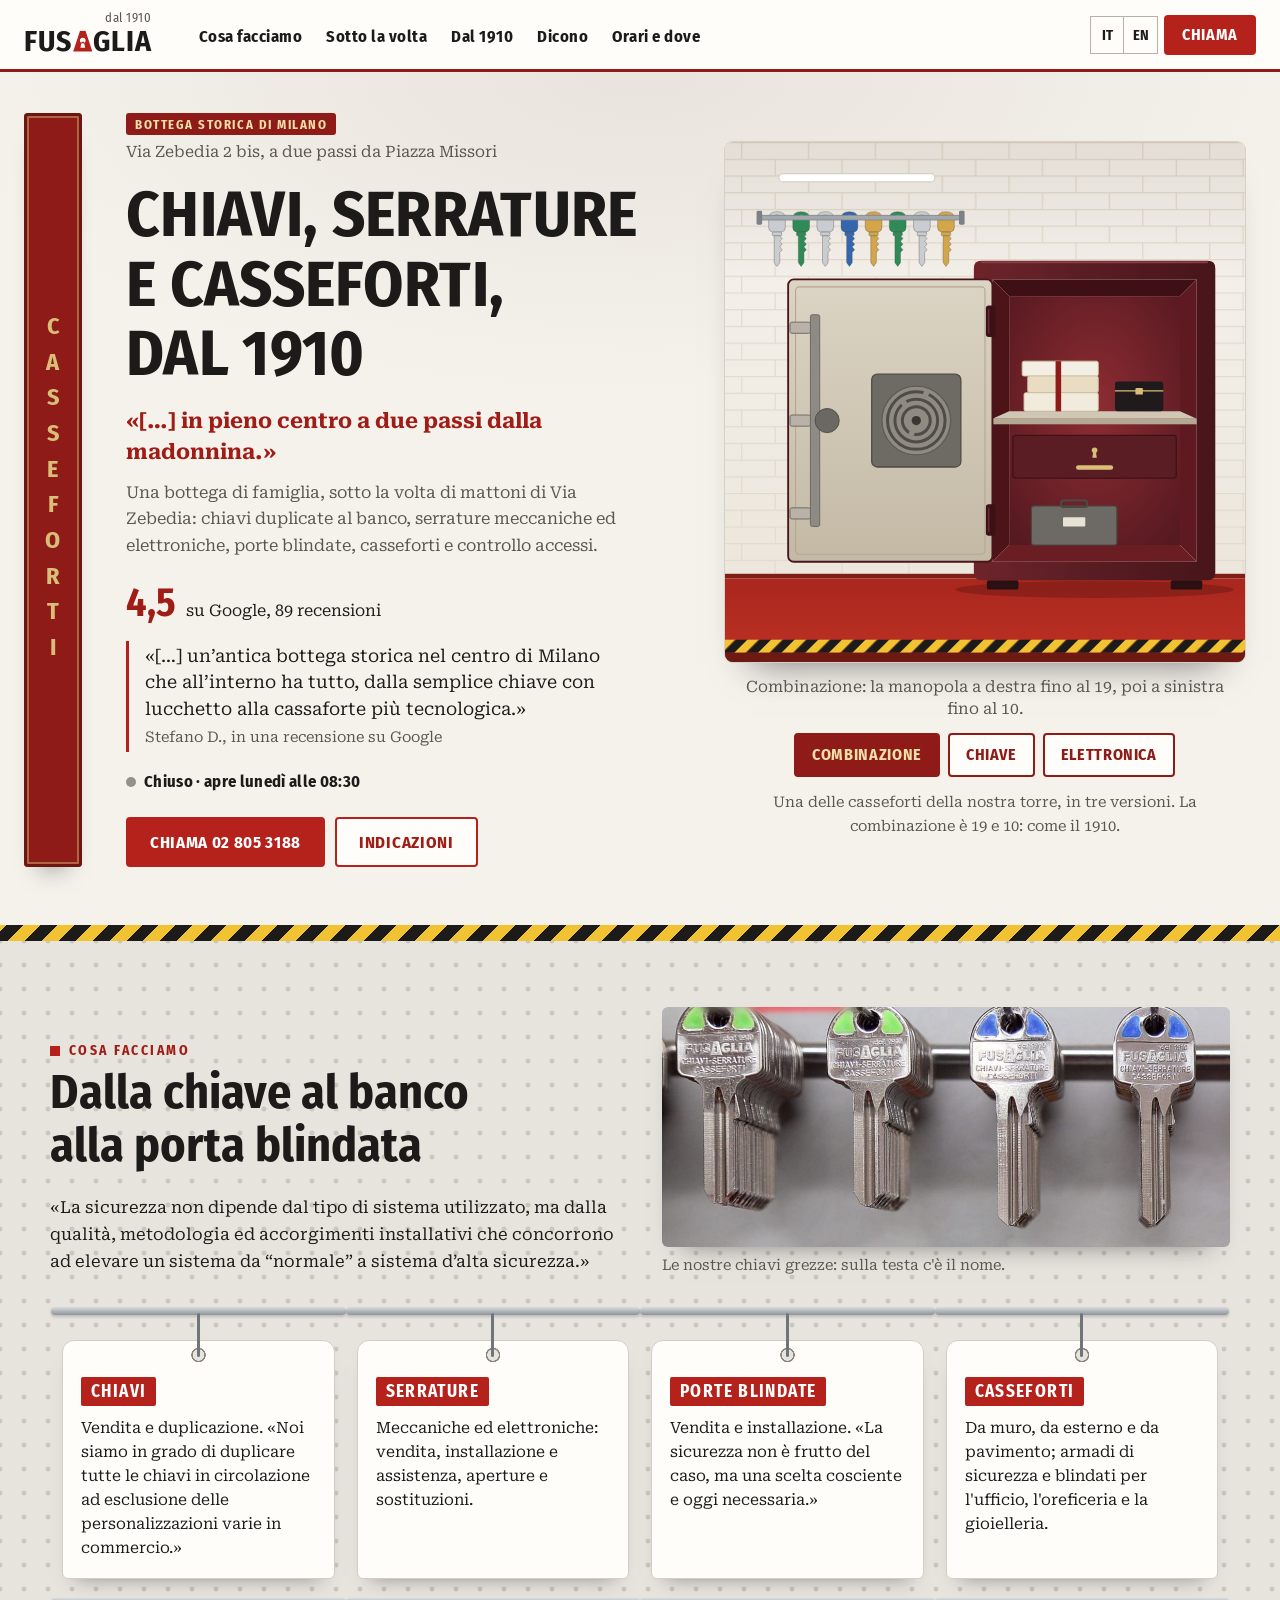
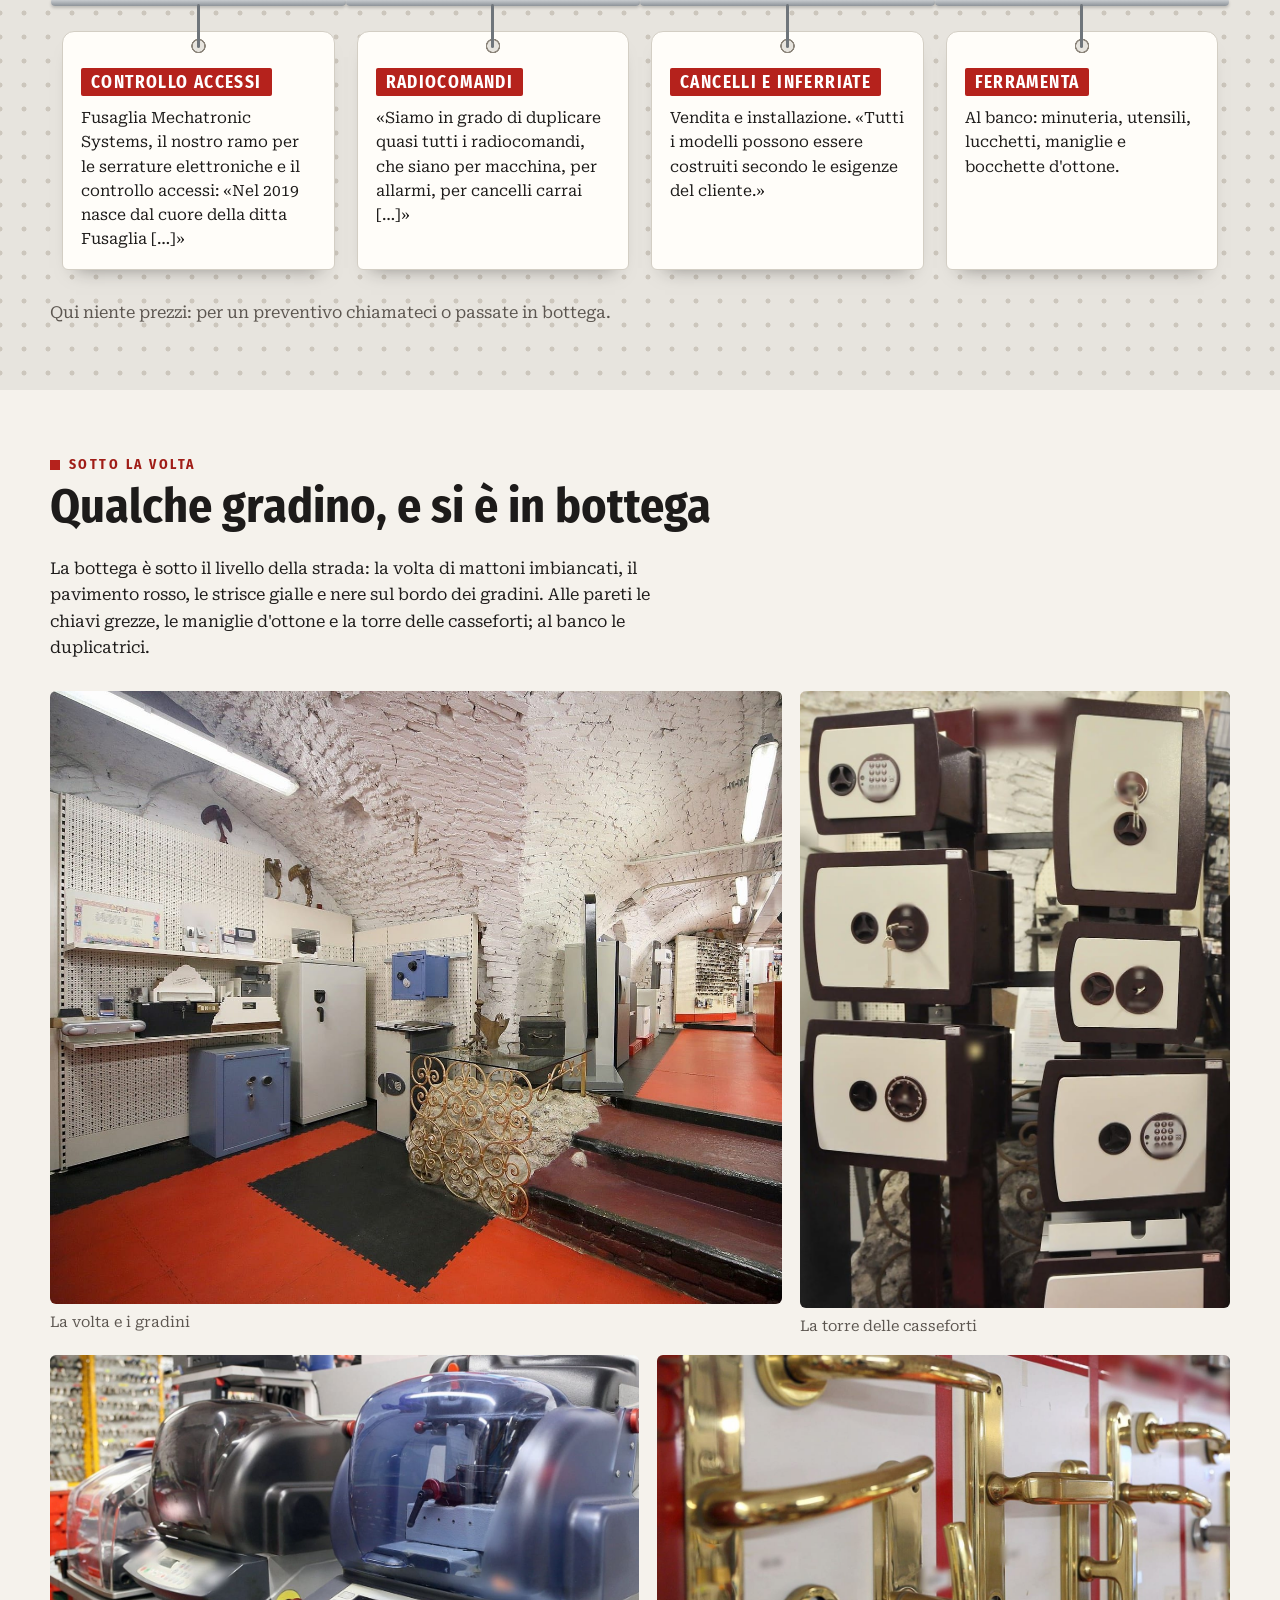
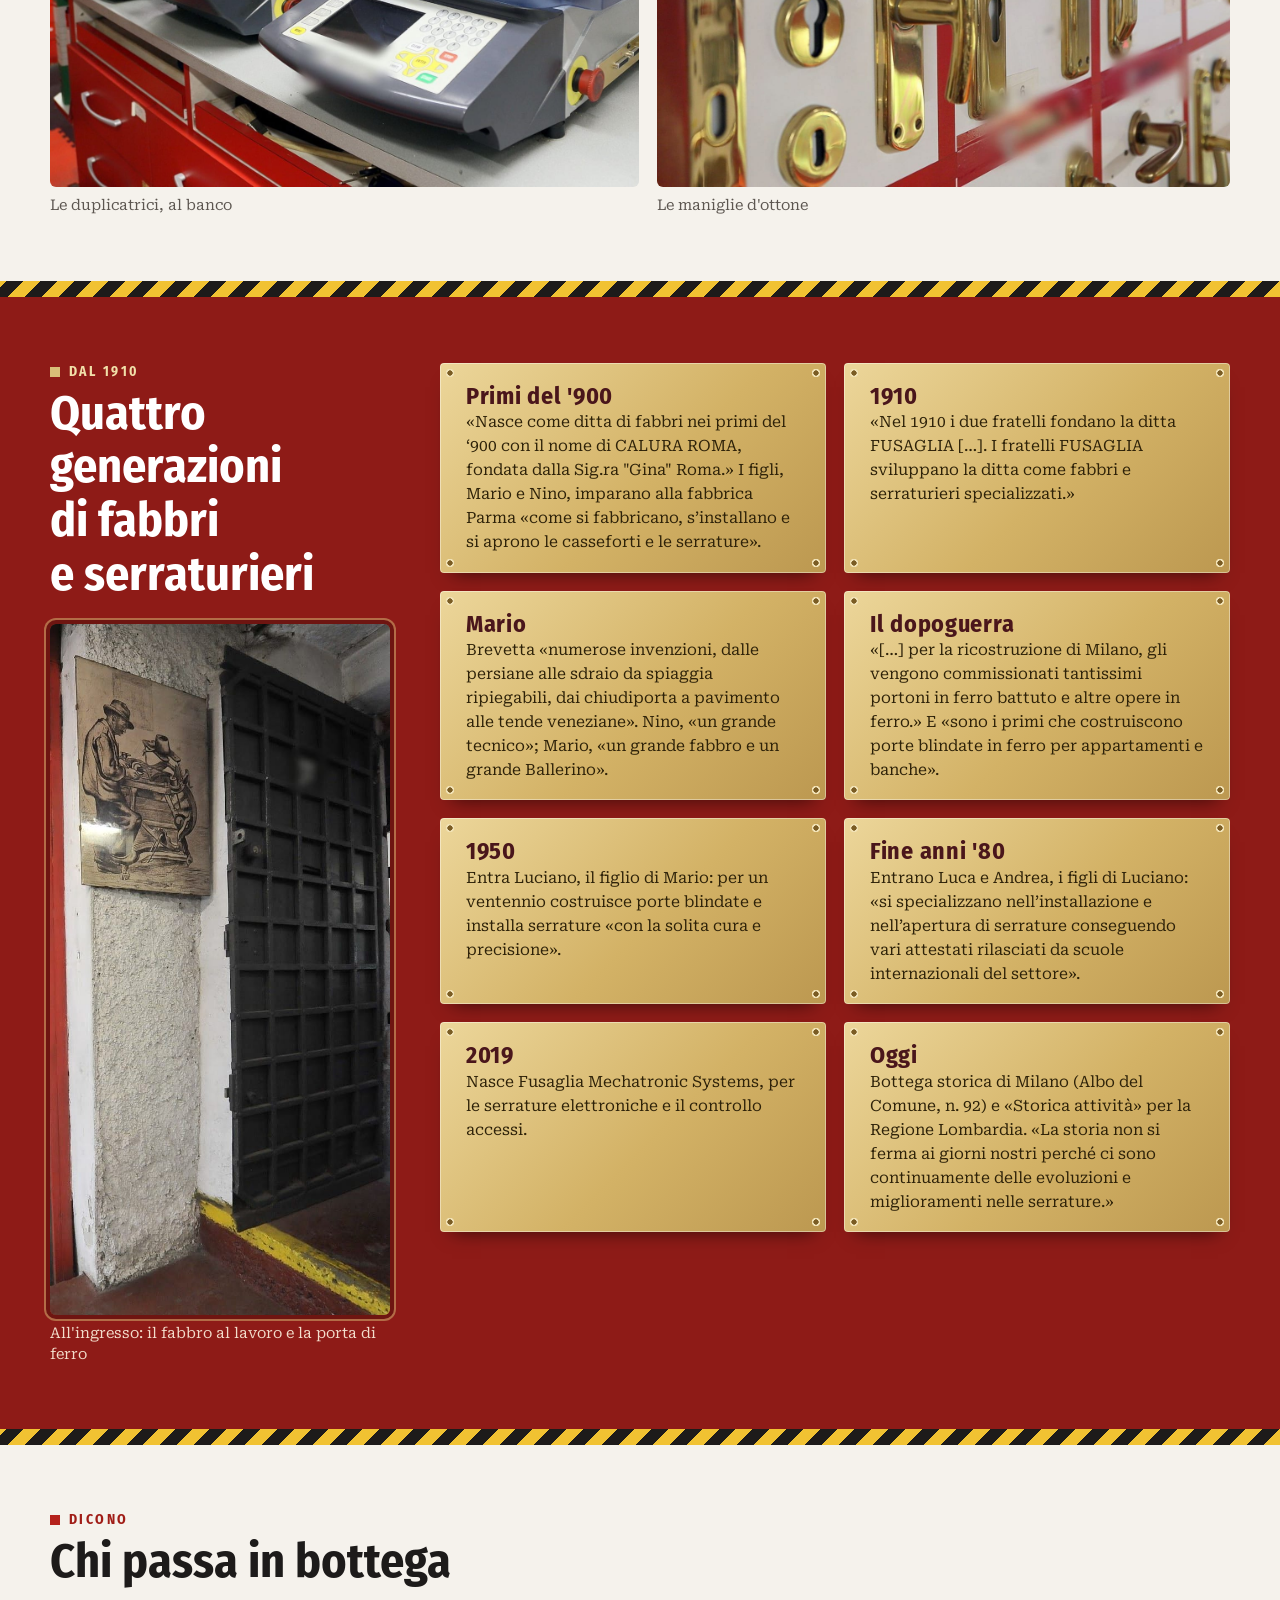
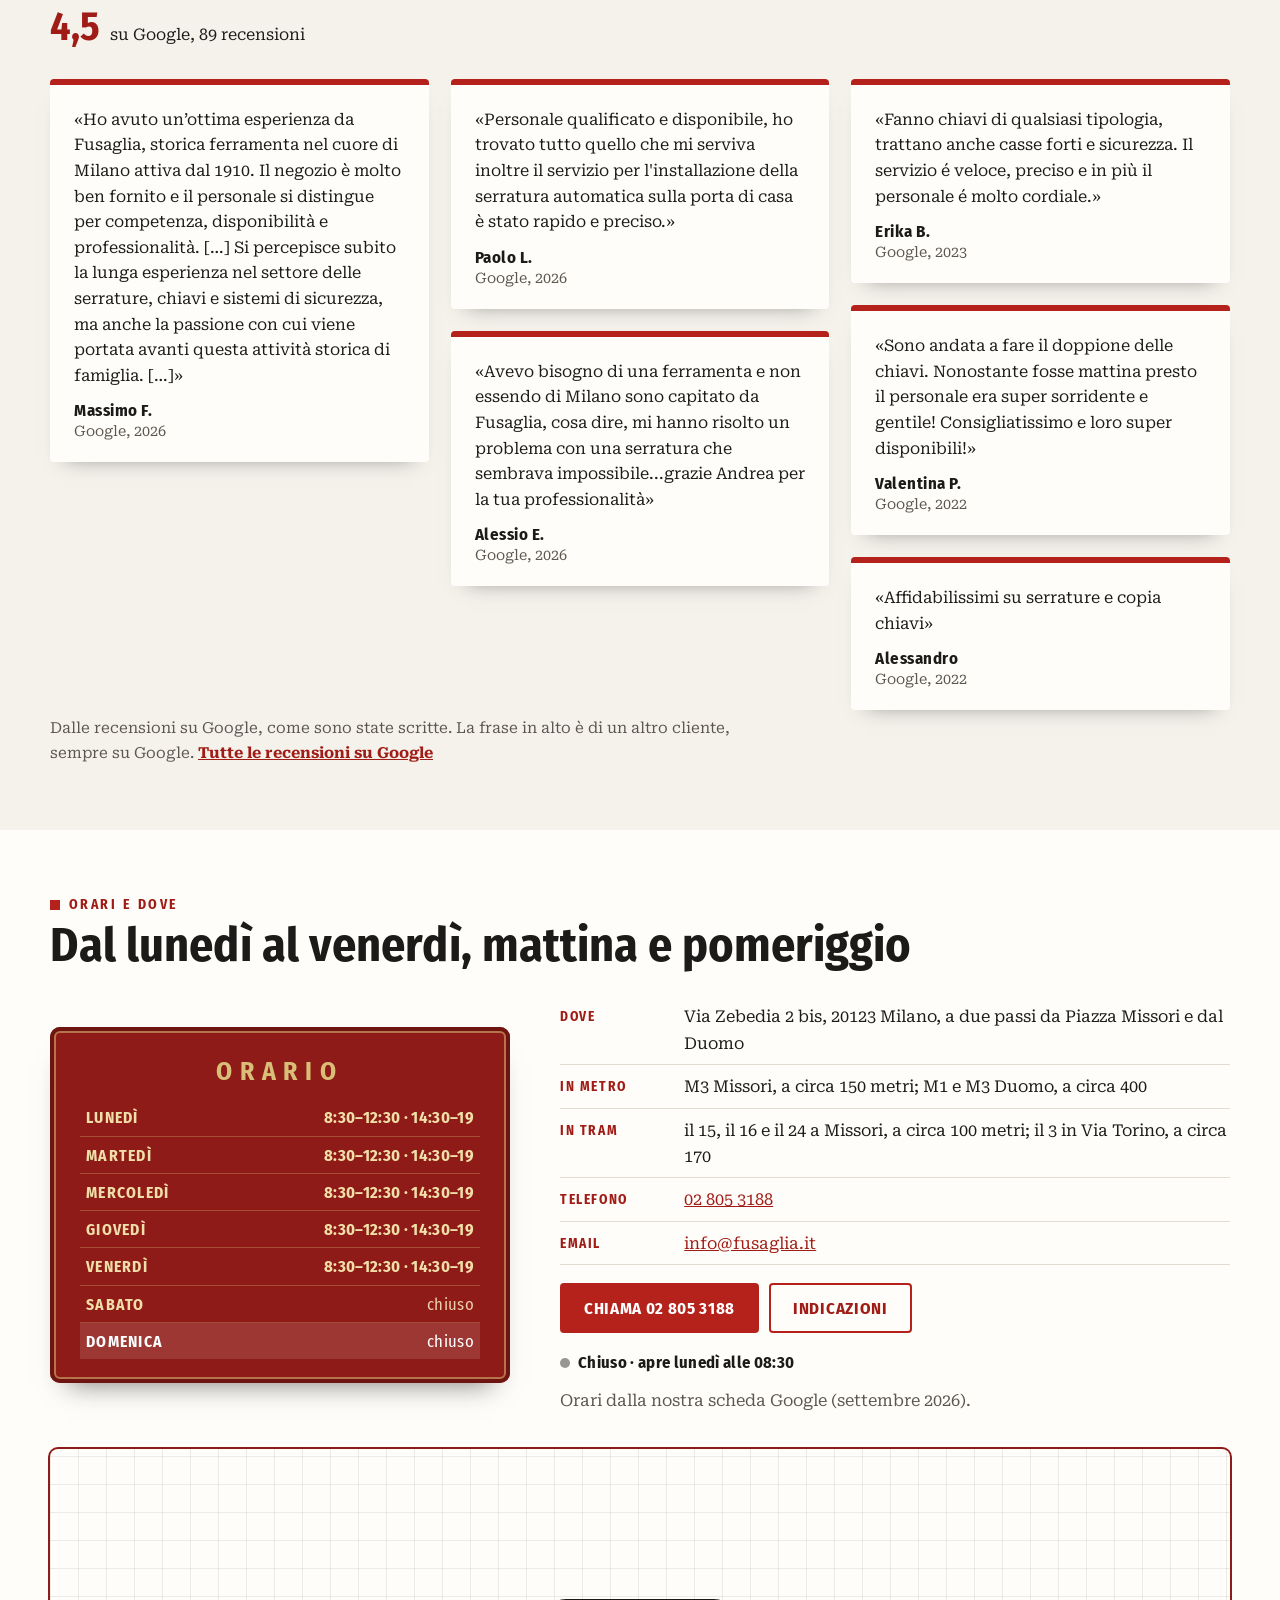
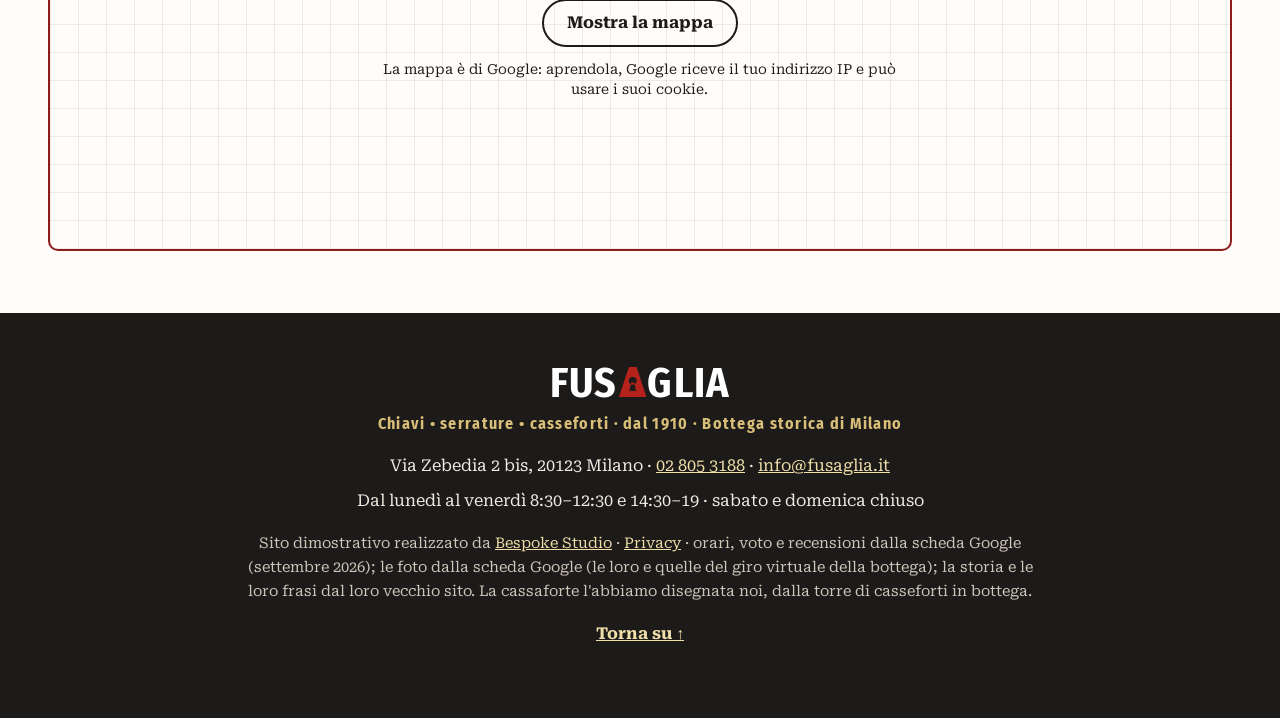
==== commit 18c24a5e: "Privacy e pulizia: caratteri sul sito, mappa al clic, informativa, noindex - caratteri copiati nel s" ====
--- a/index.html
+++ b/index.html
@@ -3,6 +3,7 @@
 <head>
 <meta charset="utf-8">
 <meta name="viewport" content="width=device-width, initial-scale=1">
+<meta name="robots" content="noindex">
 <script>(function(){var r=document.documentElement;r.classList.remove('no-js');
 /* la firma: finché main.js non parte c'è la cassaforte chiusa; se il codice non arriva, dopo 2,5 s la cassaforte aperta */
 try{if(!matchMedia('(prefers-reduced-motion: reduce)').matches){r.classList.add('firma-attesa');window.__attesaCassaforte=setTimeout(function(){r.classList.remove('firma-attesa')},2500)}}catch(e){}})()</script>
@@ -20,15 +21,63 @@
 <link rel="icon" href="img/favicon.svg" type="image/svg+xml">
 <link rel="icon" href="img/favicon-32.png" sizes="32x32" type="image/png">
 <link rel="apple-touch-icon" href="img/apple-touch-icon.png">
-<link rel="preconnect" href="https://fonts.googleapis.com">
-<link rel="preconnect" href="https://fonts.gstatic.com" crossorigin>
-<link href="https://fonts.googleapis.com/css2?family=Fira+Sans+Condensed:wght@400;700&amp;family=Roboto+Serif:wght@400;700&amp;display=swap" rel="stylesheet">
+<link rel="stylesheet" href="fonts/fonts.css?v=1">
 <link rel="stylesheet" href="css/styles.css?v=1">
 <script src="https://cdn.jsdelivr.net/npm/gsap@3.12.5/dist/gsap.min.js" defer></script>
 <script src="https://cdn.jsdelivr.net/npm/gsap@3.12.5/dist/ScrollTrigger.min.js" defer></script>
 <script src="js/main.js?v=1" defer></script>
 <script type="application/ld+json">
-{"@context":"https://schema.org","@type":"Locksmith","name":"Fusaglia","alternateName":"Fusaglia Chiavi Serrature e Casseforti","description":"Bottega storica di Milano dal 1910: duplicazione chiavi e radiocomandi, serrature meccaniche ed elettroniche, porte blindate, casseforti, controllo accessi, cancelli e inferriate, ferramenta.","foundingDate":"1910","url":"https://rotenzark.github.io/fusaglia/","image":"https://rotenzark.github.io/fusaglia/img/og.jpg","telephone":"+39 02 805 3188","email":"info@fusaglia.it","address":{"@type":"PostalAddress","streetAddress":"Via Zebedia 2 bis","postalCode":"20123","addressLocality":"Milano","addressRegion":"MI","addressCountry":"IT"},"geo":{"@type":"GeoCoordinates","latitude":45.4608,"longitude":9.18748},"openingHoursSpecification":[{"@type":"OpeningHoursSpecification","dayOfWeek":["Monday","Tuesday","Wednesday","Thursday","Friday"],"opens":"08:30","closes":"12:30"},{"@type":"OpeningHoursSpecification","dayOfWeek":["Monday","Tuesday","Wednesday","Thursday","Friday"],"opens":"14:30","closes":"19:00"}],"aggregateRating":{"@type":"AggregateRating","ratingValue":"4.5","reviewCount":"89","bestRating":"5"}}
+{
+  "@context": "https://schema.org",
+  "@type": "Locksmith",
+  "name": "Fusaglia",
+  "alternateName": "Fusaglia Chiavi Serrature e Casseforti",
+  "description": "Bottega storica di Milano dal 1910: duplicazione chiavi e radiocomandi, serrature meccaniche ed elettroniche, porte blindate, casseforti, controllo accessi, cancelli e inferriate, ferramenta.",
+  "foundingDate": "1910",
+  "url": "https://rotenzark.github.io/fusaglia/",
+  "image": "https://rotenzark.github.io/fusaglia/img/og.jpg",
+  "telephone": "+39 02 805 3188",
+  "email": "info@fusaglia.it",
+  "address": {
+    "@type": "PostalAddress",
+    "streetAddress": "Via Zebedia 2 bis",
+    "postalCode": "20123",
+    "addressLocality": "Milano",
+    "addressRegion": "MI",
+    "addressCountry": "IT"
+  },
+  "geo": {
+    "@type": "GeoCoordinates",
+    "latitude": 45.4608,
+    "longitude": 9.18748
+  },
+  "openingHoursSpecification": [
+    {
+      "@type": "OpeningHoursSpecification",
+      "dayOfWeek": [
+        "Monday",
+        "Tuesday",
+        "Wednesday",
+        "Thursday",
+        "Friday"
+      ],
+      "opens": "08:30",
+      "closes": "12:30"
+    },
+    {
+      "@type": "OpeningHoursSpecification",
+      "dayOfWeek": [
+        "Monday",
+        "Tuesday",
+        "Wednesday",
+        "Thursday",
+        "Friday"
+      ],
+      "opens": "14:30",
+      "closes": "19:00"
+    }
+  ]
+}
 </script>
 </head>
 <body>
@@ -79,7 +128,7 @@
       <p class="apertura__frase" data-i18n="h.testo">Una bottega di famiglia, sotto la volta di mattoni di Via Zebedia: chiavi duplicate al banco, serrature meccaniche ed elettroniche, porte blindate, casseforti e controllo accessi.</p>
       <p class="voto"><b class="voto__n">4,5</b> <span class="voto__su" data-i18n="h.voto">su Google, 89 recensioni</span></p>
       <blockquote class="citazione">
-        <p>«[…] un’antica bottega storica nel centro di Milano che all’interno ha tutto, dalla semplice chiave con lucchetto alla cassaforte più tecnologica.»</p>
+        <p lang="it">«[…] un’antica bottega storica nel centro di Milano che all’interno ha tutto, dalla semplice chiave con lucchetto alla cassaforte più tecnologica.»</p>
         <footer data-i18n="h.chi">Stefano D., in una recensione su Google</footer>
       </blockquote>
       <p class="stato" id="orarioStato">Dal lunedì al venerdì, 8:30–12:30 e 14:30–19</p>
@@ -189,11 +238,11 @@
     <h2 id="diconoT" class="capitolo__titolo" data-i18n="d.titolo">Chi passa in bottega</h2>
     <p class="voto voto--sezione"><b class="voto__n">4,5</b> <span class="voto__su" data-i18n="d.voto">su Google, 89 recensioni</span></p>
     <ul class="recensioni">
-      <li class="recensione reveal"><p class="recensione__testo">«Ho avuto un’ottima esperienza da Fusaglia, storica ferramenta nel cuore di Milano attiva dal 1910. Il negozio è molto ben fornito e il personale si distingue per competenza, disponibilità e professionalità. […] Si percepisce subito la lunga esperienza nel settore delle serrature, chiavi e sistemi di sicurezza, ma anche la passione con cui viene portata avanti questa attività storica di famiglia. […]»</p><p class="recensione__chi"><b>Massimo F.</b> <span data-i18n="d.t26">Google, 2026</span></p></li>
-      <li class="recensione reveal"><p class="recensione__testo">«Personale qualificato e disponibile, ho trovato tutto quello che mi serviva inoltre il servizio per l'installazione della serratura automatica sulla porta di casa è stato rapido e preciso.»</p><p class="recensione__chi"><b>Paolo L.</b> <span data-i18n="d.t26">Google, 2026</span></p></li>
-      <li class="recensione reveal"><p class="recensione__testo">«Avevo bisogno di una ferramenta e non essendo di Milano sono capitato da Fusaglia, cosa dire, mi hanno risolto un problema con una serratura che sembrava impossibile...grazie Andrea per la tua professionalità»</p><p class="recensione__chi"><b>Alessio E.</b> <span data-i18n="d.t26">Google, 2026</span></p></li>
-      <li class="recensione reveal"><p class="recensione__testo">«Fanno chiavi di qualsiasi tipologia, trattano anche casse forti e sicurezza. Il servizio é veloce, preciso e in più il personale é molto cordiale.»</p><p class="recensione__chi"><b>Erika B.</b> <span data-i18n="d.t23">Google, 2023</span></p></li>
-      <li class="recensione reveal"><p class="recensione__testo">«Sono andata a fare il doppione delle chiavi. Nonostante fosse mattina presto il personale era super sorridente e gentile! Consigliatissimo e loro super disponibili!»</p><p class="recensione__chi"><b>Valentina P.</b> <span data-i18n="d.t22">Google, 2022</span></p></li>
+      <li class="recensione reveal"><p lang="it" class="recensione__testo">«Ho avuto un’ottima esperienza da Fusaglia, storica ferramenta nel cuore di Milano attiva dal 1910. Il negozio è molto ben fornito e il personale si distingue per competenza, disponibilità e professionalità. […] Si percepisce subito la lunga esperienza nel settore delle serrature, chiavi e sistemi di sicurezza, ma anche la passione con cui viene portata avanti questa attività storica di famiglia. […]»</p><p class="recensione__chi"><b>Massimo F.</b> <span data-i18n="d.t26">Google, 2026</span></p></li>
+      <li class="recensione reveal"><p lang="it" class="recensione__testo">«Personale qualificato e disponibile, ho trovato tutto quello che mi serviva inoltre il servizio per l'installazione della serratura automatica sulla porta di casa è stato rapido e preciso.»</p><p class="recensione__chi"><b>Paolo L.</b> <span data-i18n="d.t26">Google, 2026</span></p></li>
+      <li class="recensione reveal"><p lang="it" class="recensione__testo">«Avevo bisogno di una ferramenta e non essendo di Milano sono capitato da Fusaglia, cosa dire, mi hanno risolto un problema con una serratura che sembrava impossibile...grazie Andrea per la tua professionalità»</p><p class="recensione__chi"><b>Alessio E.</b> <span data-i18n="d.t26">Google, 2026</span></p></li>
+      <li class="recensione reveal"><p lang="it" class="recensione__testo">«Fanno chiavi di qualsiasi tipologia, trattano anche casse forti e sicurezza. Il servizio é veloce, preciso e in più il personale é molto cordiale.»</p><p class="recensione__chi"><b>Erika B.</b> <span data-i18n="d.t23">Google, 2023</span></p></li>
+      <li class="recensione reveal"><p lang="it" class="recensione__testo">«Sono andata a fare il doppione delle chiavi. Nonostante fosse mattina presto il personale era super sorridente e gentile! Consigliatissimo e loro super disponibili!»</p><p class="recensione__chi"><b>Valentina P.</b> <span data-i18n="d.t22">Google, 2022</span></p></li>
       <li class="recensione reveal"><p class="recensione__testo">«Affidabilissimi su serrature e copia chiavi»</p><p class="recensione__chi"><b>Alessandro</b> <span data-i18n="d.t22">Google, 2022</span></p></li>
     </ul>
     <p class="dicono__nota"><span data-i18n="d.nota">Dalle recensioni su Google, come sono state scritte. La frase in alto è di un altro cliente, sempre su Google.</span> <a href="https://maps.google.com/?cid=2805686018557832853" target="_blank" rel="noopener" data-i18n="d.tutte">Tutte le recensioni su Google</a></p>
@@ -230,7 +279,7 @@
       </div>
     </div>
     <div class="cartina reveal">
-      <iframe title="Mappa: Fusaglia, Via Zebedia 2 bis, Milano" data-i18n-title="w.mappa" src="https://maps.google.com/maps?q=Fusaglia%2C%20Via%20Zebedia%202%2C%2020123%20Milano&amp;z=16&amp;output=embed" width="600" height="400" loading="lazy" referrerpolicy="no-referrer-when-downgrade"></iframe>
+      <div class="mappa-clic" data-mappa-clic style="--mappa-h: 400px"><template><iframe title="Mappa: Fusaglia, Via Zebedia 2 bis, Milano" data-i18n-title="w.mappa" src="https://maps.google.com/maps?q=Fusaglia%2C%20Via%20Zebedia%202%2C%2020123%20Milano&amp;z=16&amp;output=embed" width="600" height="400" loading="lazy" referrerpolicy="no-referrer-when-downgrade"></iframe></template><div class="mappa-clic__velo"><a class="mappa-clic__btn" href="https://www.google.com/maps/dir/?api=1&amp;destination=Fusaglia%2C+Via+Zebedia+2%2C+20123+Milano" target="_blank" rel="noopener">Mostra la mappa</a><p class="mappa-clic__nota">La mappa è di Google: aprendola, Google riceve il tuo indirizzo IP e può usare i suoi cookie.</p></div></div>
     </div>
   </section>
 
@@ -242,7 +291,7 @@
     <p class="piede__riga" data-i18n="f2.riga">Chiavi • serrature • casseforti · dal 1910 · Bottega storica di Milano</p>
     <p class="piede__dove">Via Zebedia 2 bis, 20123 Milano · <a href="tel:+39028053188" class="intero">02 805 3188</a> · <a href="mailto:info@fusaglia.it">info@fusaglia.it</a></p>
     <p class="piede__orario" data-i18n="f2.orario">Dal lunedì al venerdì 8:30–12:30 e 14:30–19 · sabato e domenica chiuso</p>
-    <p class="piede__cred" data-i18n="f2.cred">Sito dimostrativo realizzato da <a href="https://bespokestud.io" rel="noopener">Bespoke Studio</a> · orari, voto e recensioni dalla scheda Google (settembre 2026); le foto dalla scheda Google (le loro e quelle del giro virtuale della bottega); la storia e le loro frasi dal loro vecchio sito. La cassaforte l'abbiamo disegnata noi, dalla torre di casseforti in bottega.</p>
+    <p class="piede__cred" data-i18n="f2.cred">Sito dimostrativo realizzato da <a href="https://bespokestud.io" rel="noopener">Bespoke Studio</a> · <a href="privacy.html">Privacy</a> · orari, voto e recensioni dalla scheda Google (settembre 2026); le foto dalla scheda Google (le loro e quelle del giro virtuale della bottega); la storia e le loro frasi dal loro vecchio sito. La cassaforte l'abbiamo disegnata noi, dalla torre di casseforti in bottega.</p>
     <p><a class="piede__su" href="#inizio"><span data-i18n="f2.su">Torna su</span> <span class="freccia" aria-hidden="true">↑</span></a></p>
   </div>
 </footer>
@@ -257,5 +306,6 @@
   <img id="lightboxImg" src="" alt="">
 </div>
 
+<script src="js/mappa-clic.js?v=1" defer></script>
 </body>
 </html>
--- a/fonts/fonts.css
+++ b/fonts/fonts.css
@@ -0,0 +1,227 @@
+/* Caratteri ospitati sul sito: nessuna richiesta a Google Fonts o Fontshare (giro privacy 1/10/2026). Licenze in LICENSE.txt. */
+/* cyrillic-ext */
+@font-face {
+  font-family: 'Fira Sans Condensed';
+  font-style: normal;
+  font-weight: 400;
+  font-display: swap;
+  src: url(firasanscondensed-v11-wEOhEADFm8hSaQTFG18FErVhsC9x-tarUfvtrftV.woff2) format('woff2');
+  unicode-range: U+0460-052F, U+1C80-1C8A, U+20B4, U+2DE0-2DFF, U+A640-A69F, U+FE2E-FE2F;
+}
+/* cyrillic */
+@font-face {
+  font-family: 'Fira Sans Condensed';
+  font-style: normal;
+  font-weight: 400;
+  font-display: swap;
+  src: url(firasanscondensed-v11-wEOhEADFm8hSaQTFG18FErVhsC9x-tarUfLtrftV.woff2) format('woff2');
+  unicode-range: U+0301, U+0400-045F, U+0490-0491, U+04B0-04B1, U+2116;
+}
+/* greek-ext */
+@font-face {
+  font-family: 'Fira Sans Condensed';
+  font-style: normal;
+  font-weight: 400;
+  font-display: swap;
+  src: url(firasanscondensed-v11-wEOhEADFm8hSaQTFG18FErVhsC9x-tarUfrtrftV.woff2) format('woff2');
+  unicode-range: U+1F00-1FFF;
+}
+/* greek */
+@font-face {
+  font-family: 'Fira Sans Condensed';
+  font-style: normal;
+  font-weight: 400;
+  font-display: swap;
+  src: url(firasanscondensed-v11-wEOhEADFm8hSaQTFG18FErVhsC9x-tarUfXtrftV.woff2) format('woff2');
+  unicode-range: U+0370-0377, U+037A-037F, U+0384-038A, U+038C, U+038E-03A1, U+03A3-03FF;
+}
+/* vietnamese */
+@font-face {
+  font-family: 'Fira Sans Condensed';
+  font-style: normal;
+  font-weight: 400;
+  font-display: swap;
+  src: url(firasanscondensed-v11-wEOhEADFm8hSaQTFG18FErVhsC9x-tarUfntrftV.woff2) format('woff2');
+  unicode-range: U+0102-0103, U+0110-0111, U+0128-0129, U+0168-0169, U+01A0-01A1, U+01AF-01B0, U+0300-0301, U+0303-0304, U+0308-0309, U+0323, U+0329, U+1EA0-1EF9, U+20AB;
+}
+/* latin-ext */
+@font-face {
+  font-family: 'Fira Sans Condensed';
+  font-style: normal;
+  font-weight: 400;
+  font-display: swap;
+  src: url(firasanscondensed-v11-wEOhEADFm8hSaQTFG18FErVhsC9x-tarUfjtrftV.woff2) format('woff2');
+  unicode-range: U+0100-02BA, U+02BD-02C5, U+02C7-02CC, U+02CE-02D7, U+02DD-02FF, U+0304, U+0308, U+0329, U+1D00-1DBF, U+1E00-1E9F, U+1EF2-1EFF, U+2020, U+20A0-20AB, U+20AD-20C0, U+2113, U+2C60-2C7F, U+A720-A7FF;
+}
+/* latin */
+@font-face {
+  font-family: 'Fira Sans Condensed';
+  font-style: normal;
+  font-weight: 400;
+  font-display: swap;
+  src: url(firasanscondensed-v11-wEOhEADFm8hSaQTFG18FErVhsC9x-tarUfbtrQ.woff2) format('woff2');
+  unicode-range: U+0000-00FF, U+0131, U+0152-0153, U+02BB-02BC, U+02C6, U+02DA, U+02DC, U+0304, U+0308, U+0329, U+2000-206F, U+20AC, U+2122, U+2191, U+2193, U+2212, U+2215, U+FEFF, U+FFFD;
+}
+/* cyrillic-ext */
+@font-face {
+  font-family: 'Fira Sans Condensed';
+  font-style: normal;
+  font-weight: 700;
+  font-display: swap;
+  src: url(firasanscondensed-v11-wEOsEADFm8hSaQTFG18FErVhsC9x-tarWU3IuMl0ciZb.woff2) format('woff2');
+  unicode-range: U+0460-052F, U+1C80-1C8A, U+20B4, U+2DE0-2DFF, U+A640-A69F, U+FE2E-FE2F;
+}
+/* cyrillic */
+@font-face {
+  font-family: 'Fira Sans Condensed';
+  font-style: normal;
+  font-weight: 700;
+  font-display: swap;
+  src: url(firasanscondensed-v11-wEOsEADFm8hSaQTFG18FErVhsC9x-tarWU3IuMB0ciZb.woff2) format('woff2');
+  unicode-range: U+0301, U+0400-045F, U+0490-0491, U+04B0-04B1, U+2116;
+}
+/* greek-ext */
+@font-face {
+  font-family: 'Fira Sans Condensed';
+  font-style: normal;
+  font-weight: 700;
+  font-display: swap;
+  src: url(firasanscondensed-v11-wEOsEADFm8hSaQTFG18FErVhsC9x-tarWU3IuMh0ciZb.woff2) format('woff2');
+  unicode-range: U+1F00-1FFF;
+}
+/* greek */
+@font-face {
+  font-family: 'Fira Sans Condensed';
+  font-style: normal;
+  font-weight: 700;
+  font-display: swap;
+  src: url(firasanscondensed-v11-wEOsEADFm8hSaQTFG18FErVhsC9x-tarWU3IuMd0ciZb.woff2) format('woff2');
+  unicode-range: U+0370-0377, U+037A-037F, U+0384-038A, U+038C, U+038E-03A1, U+03A3-03FF;
+}
+/* vietnamese */
+@font-face {
+  font-family: 'Fira Sans Condensed';
+  font-style: normal;
+  font-weight: 700;
+  font-display: swap;
+  src: url(firasanscondensed-v11-wEOsEADFm8hSaQTFG18FErVhsC9x-tarWU3IuMt0ciZb.woff2) format('woff2');
+  unicode-range: U+0102-0103, U+0110-0111, U+0128-0129, U+0168-0169, U+01A0-01A1, U+01AF-01B0, U+0300-0301, U+0303-0304, U+0308-0309, U+0323, U+0329, U+1EA0-1EF9, U+20AB;
+}
+/* latin-ext */
+@font-face {
+  font-family: 'Fira Sans Condensed';
+  font-style: normal;
+  font-weight: 700;
+  font-display: swap;
+  src: url(firasanscondensed-v11-wEOsEADFm8hSaQTFG18FErVhsC9x-tarWU3IuMp0ciZb.woff2) format('woff2');
+  unicode-range: U+0100-02BA, U+02BD-02C5, U+02C7-02CC, U+02CE-02D7, U+02DD-02FF, U+0304, U+0308, U+0329, U+1D00-1DBF, U+1E00-1E9F, U+1EF2-1EFF, U+2020, U+20A0-20AB, U+20AD-20C0, U+2113, U+2C60-2C7F, U+A720-A7FF;
+}
+/* latin */
+@font-face {
+  font-family: 'Fira Sans Condensed';
+  font-style: normal;
+  font-weight: 700;
+  font-display: swap;
+  src: url(firasanscondensed-v11-wEOsEADFm8hSaQTFG18FErVhsC9x-tarWU3IuMR0cg.woff2) format('woff2');
+  unicode-range: U+0000-00FF, U+0131, U+0152-0153, U+02BB-02BC, U+02C6, U+02DA, U+02DC, U+0304, U+0308, U+0329, U+2000-206F, U+20AC, U+2122, U+2191, U+2193, U+2212, U+2215, U+FEFF, U+FFFD;
+}
+/* cyrillic-ext */
+@font-face {
+  font-family: 'Roboto Serif';
+  font-style: normal;
+  font-weight: 400;
+  font-stretch: 100%;
+  font-display: swap;
+  src: url(robotoserif-v17-R70mjywflP6FLr3gZx7K8UyuXDs9zVwDmXCb8lxYgmuii32UGoVldX6UgfjL4-3sMM_kB_qXSEX5JCh0xOI.woff2) format('woff2');
+  unicode-range: U+0460-052F, U+1C80-1C8A, U+20B4, U+2DE0-2DFF, U+A640-A69F, U+FE2E-FE2F;
+}
+/* cyrillic */
+@font-face {
+  font-family: 'Roboto Serif';
+  font-style: normal;
+  font-weight: 400;
+  font-stretch: 100%;
+  font-display: swap;
+  src: url(robotoserif-v17-R70mjywflP6FLr3gZx7K8UyuXDs9zVwDmXCb8lxYgmuii32UGoVldX6UgfjL4-3sMM_kB_qXSEX5LSh0xOI.woff2) format('woff2');
+  unicode-range: U+0301, U+0400-045F, U+0490-0491, U+04B0-04B1, U+2116;
+}
+/* vietnamese */
+@font-face {
+  font-family: 'Roboto Serif';
+  font-style: normal;
+  font-weight: 400;
+  font-stretch: 100%;
+  font-display: swap;
+  src: url(robotoserif-v17-R70mjywflP6FLr3gZx7K8UyuXDs9zVwDmXCb8lxYgmuii32UGoVldX6UgfjL4-3sMM_kB_qXSEX5Jih0xOI.woff2) format('woff2');
+  unicode-range: U+0102-0103, U+0110-0111, U+0128-0129, U+0168-0169, U+01A0-01A1, U+01AF-01B0, U+0300-0301, U+0303-0304, U+0308-0309, U+0323, U+0329, U+1EA0-1EF9, U+20AB;
+}
+/* latin-ext */
+@font-face {
+  font-family: 'Roboto Serif';
+  font-style: normal;
+  font-weight: 400;
+  font-stretch: 100%;
+  font-display: swap;
+  src: url(robotoserif-v17-R70mjywflP6FLr3gZx7K8UyuXDs9zVwDmXCb8lxYgmuii32UGoVldX6UgfjL4-3sMM_kB_qXSEX5Jyh0xOI.woff2) format('woff2');
+  unicode-range: U+0100-02BA, U+02BD-02C5, U+02C7-02CC, U+02CE-02D7, U+02DD-02FF, U+0304, U+0308, U+0329, U+1D00-1DBF, U+1E00-1E9F, U+1EF2-1EFF, U+2020, U+20A0-20AB, U+20AD-20C0, U+2113, U+2C60-2C7F, U+A720-A7FF;
+}
+/* latin */
+@font-face {
+  font-family: 'Roboto Serif';
+  font-style: normal;
+  font-weight: 400;
+  font-stretch: 100%;
+  font-display: swap;
+  src: url(robotoserif-v17-R70mjywflP6FLr3gZx7K8UyuXDs9zVwDmXCb8lxYgmuii32UGoVldX6UgfjL4-3sMM_kB_qXSEX5KSh0.woff2) format('woff2');
+  unicode-range: U+0000-00FF, U+0131, U+0152-0153, U+02BB-02BC, U+02C6, U+02DA, U+02DC, U+0304, U+0308, U+0329, U+2000-206F, U+20AC, U+2122, U+2191, U+2193, U+2212, U+2215, U+FEFF, U+FFFD;
+}
+/* cyrillic-ext */
+@font-face {
+  font-family: 'Roboto Serif';
+  font-style: normal;
+  font-weight: 700;
+  font-stretch: 100%;
+  font-display: swap;
+  src: url(robotoserif-v17-R70mjywflP6FLr3gZx7K8UyuXDs9zVwDmXCb8lxYgmuii32UGoVldX6UgfjL4-3sMM_kB_qXSEX5JCh0xOI.woff2) format('woff2');
+  unicode-range: U+0460-052F, U+1C80-1C8A, U+20B4, U+2DE0-2DFF, U+A640-A69F, U+FE2E-FE2F;
+}
+/* cyrillic */
+@font-face {
+  font-family: 'Roboto Serif';
+  font-style: normal;
+  font-weight: 700;
+  font-stretch: 100%;
+  font-display: swap;
+  src: url(robotoserif-v17-R70mjywflP6FLr3gZx7K8UyuXDs9zVwDmXCb8lxYgmuii32UGoVldX6UgfjL4-3sMM_kB_qXSEX5LSh0xOI.woff2) format('woff2');
+  unicode-range: U+0301, U+0400-045F, U+0490-0491, U+04B0-04B1, U+2116;
+}
+/* vietnamese */
+@font-face {
+  font-family: 'Roboto Serif';
+  font-style: normal;
+  font-weight: 700;
+  font-stretch: 100%;
+  font-display: swap;
+  src: url(robotoserif-v17-R70mjywflP6FLr3gZx7K8UyuXDs9zVwDmXCb8lxYgmuii32UGoVldX6UgfjL4-3sMM_kB_qXSEX5Jih0xOI.woff2) format('woff2');
+  unicode-range: U+0102-0103, U+0110-0111, U+0128-0129, U+0168-0169, U+01A0-01A1, U+01AF-01B0, U+0300-0301, U+0303-0304, U+0308-0309, U+0323, U+0329, U+1EA0-1EF9, U+20AB;
+}
+/* latin-ext */
+@font-face {
+  font-family: 'Roboto Serif';
+  font-style: normal;
+  font-weight: 700;
+  font-stretch: 100%;
+  font-display: swap;
+  src: url(robotoserif-v17-R70mjywflP6FLr3gZx7K8UyuXDs9zVwDmXCb8lxYgmuii32UGoVldX6UgfjL4-3sMM_kB_qXSEX5Jyh0xOI.woff2) format('woff2');
+  unicode-range: U+0100-02BA, U+02BD-02C5, U+02C7-02CC, U+02CE-02D7, U+02DD-02FF, U+0304, U+0308, U+0329, U+1D00-1DBF, U+1E00-1E9F, U+1EF2-1EFF, U+2020, U+20A0-20AB, U+20AD-20C0, U+2113, U+2C60-2C7F, U+A720-A7FF;
+}
+/* latin */
+@font-face {
+  font-family: 'Roboto Serif';
+  font-style: normal;
+  font-weight: 700;
+  font-stretch: 100%;
+  font-display: swap;
+  src: url(robotoserif-v17-R70mjywflP6FLr3gZx7K8UyuXDs9zVwDmXCb8lxYgmuii32UGoVldX6UgfjL4-3sMM_kB_qXSEX5KSh0.woff2) format('woff2');
+  unicode-range: U+0000-00FF, U+0131, U+0152-0153, U+02BB-02BC, U+02C6, U+02DA, U+02DC, U+0304, U+0308, U+0329, U+2000-206F, U+20AC, U+2122, U+2191, U+2193, U+2212, U+2215, U+FEFF, U+FFFD;
+}
--- a/css/styles.css
+++ b/css/styles.css
@@ -283,3 +283,12 @@
 .firma-attesa .cf-ghiera, .firma-attesa .cf-pomolo { transform: none; }
 .firma-attesa .cf-spia { fill: rgb(200, 55, 45); }
 /*/CASSAFORTE*/
+
+/*MAPPACLIC*/
+/* la mappa Google si carica solo al clic (giro privacy 1/10/2026) */
+.mappa-clic { display: flex; align-items: center; justify-content: center; width: 100%; height: 100%; min-height: var(--mappa-h, 320px); box-sizing: border-box; padding: 24px; text-align: center; background: repeating-linear-gradient(0deg, rgba(127, 127, 127, 0.14) 0 1px, transparent 1px 28px), repeating-linear-gradient(90deg, rgba(127, 127, 127, 0.14) 0 1px, transparent 1px 28px); }
+.mappa-clic__velo { display: flex; flex-direction: column; align-items: center; gap: 12px; max-width: 32em; }
+.mappa-clic__btn { display: inline-block; padding: 0.75em 1.4em; border: 2px solid currentColor; border-radius: 999px; color: inherit; font: inherit; font-weight: 600; line-height: 1.2; text-decoration: none; background: transparent; cursor: pointer; }
+.mappa-clic__btn:hover, .mappa-clic__btn:focus-visible { text-decoration: underline; }
+.mappa-clic__nota { margin: 0; font-size: 0.85em; line-height: 1.45; }
+/*/MAPPACLIC*/
